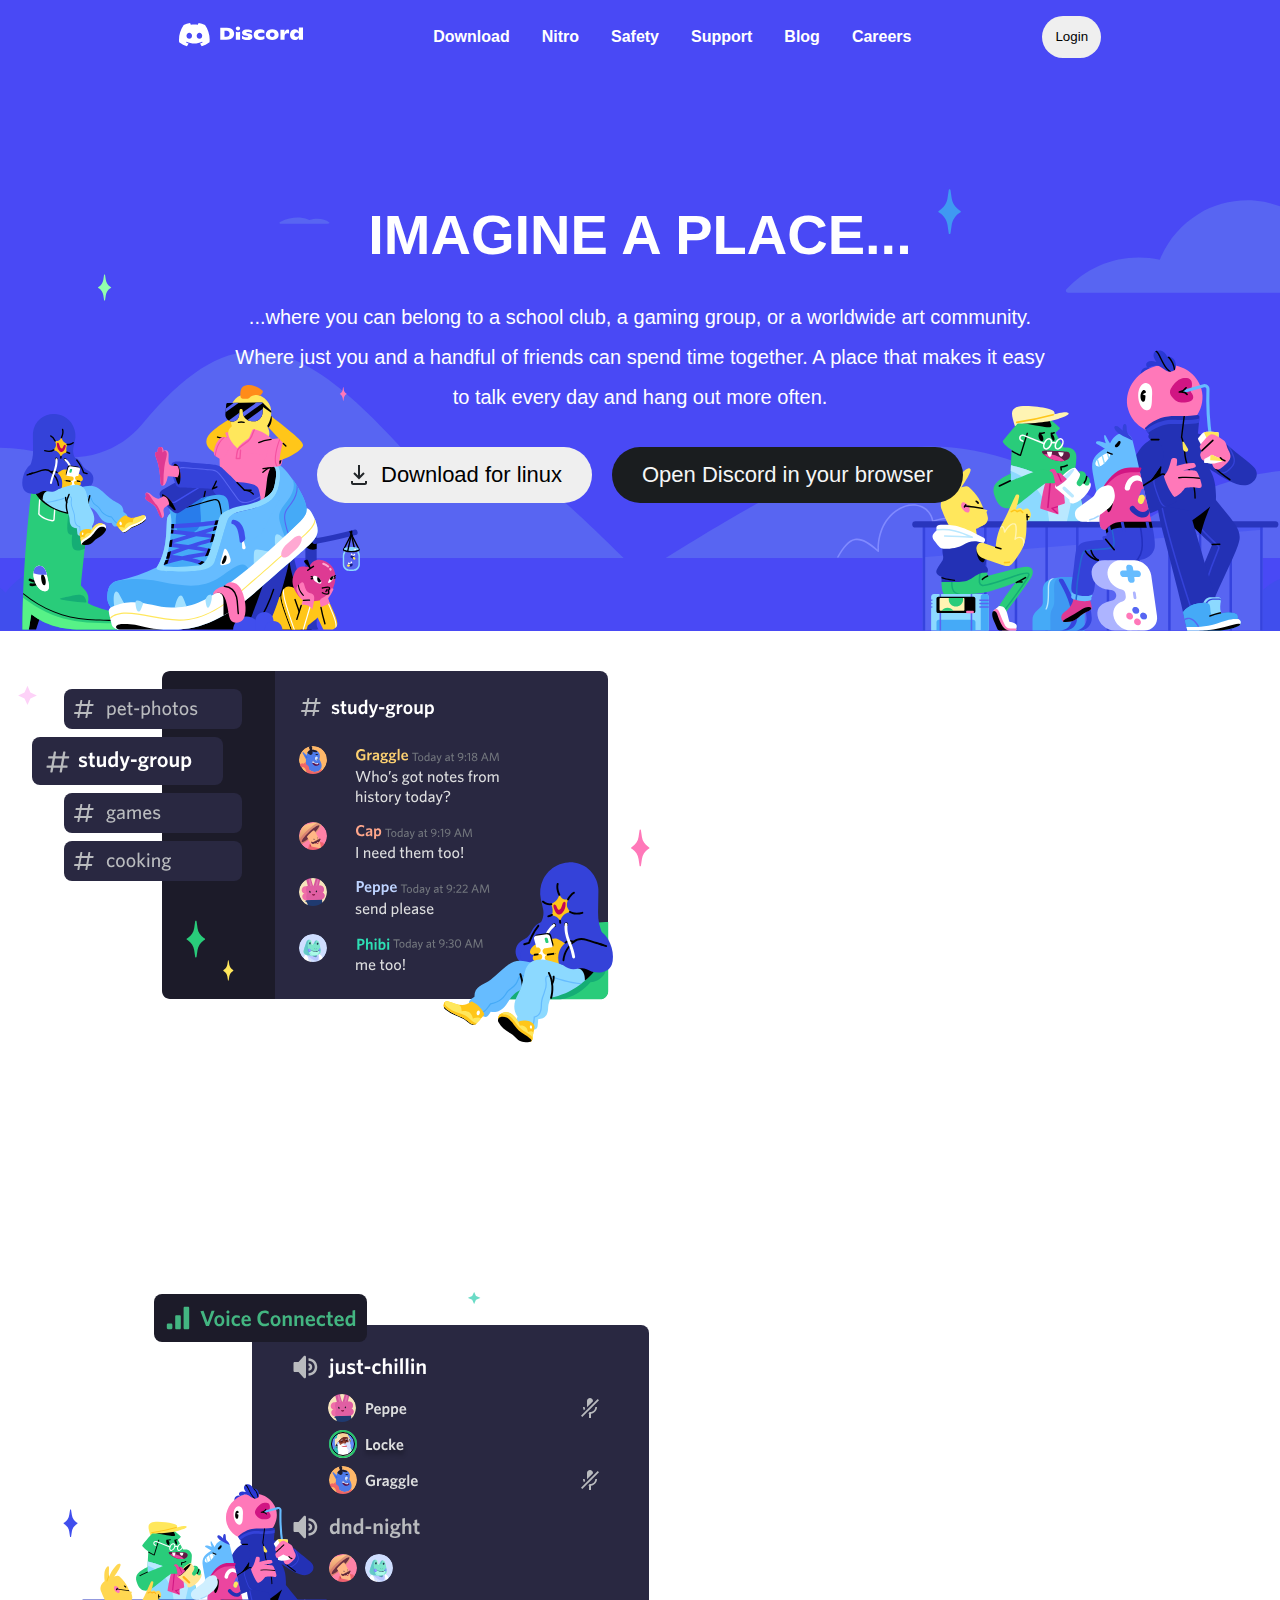
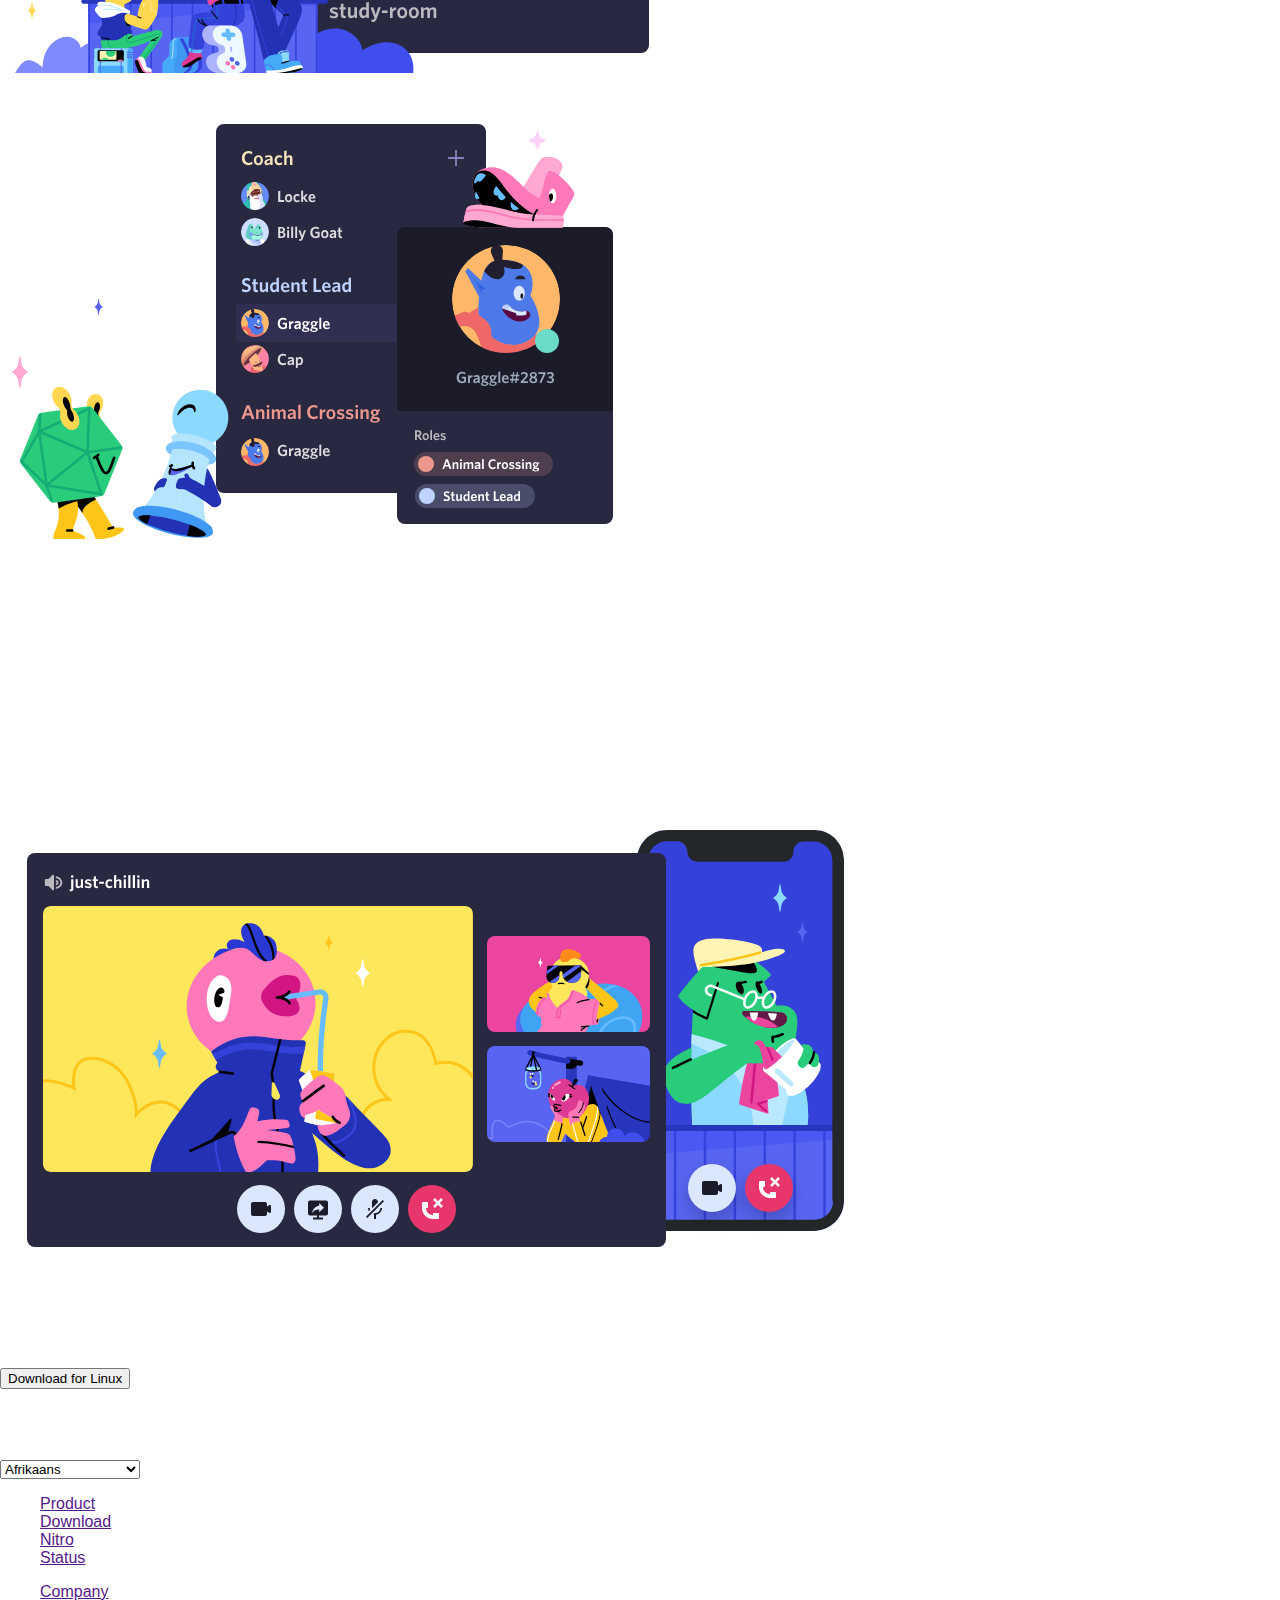
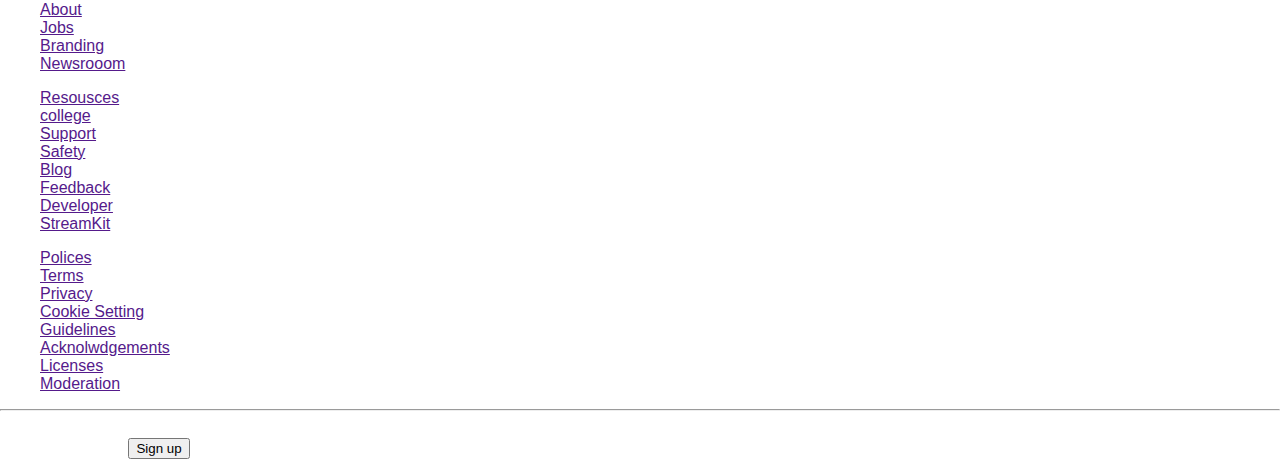
==== index.html @ 050d20bb "section 1 of the landing page is almost done" ====
<!DOCTYPE html>
<html lang="en">
<head>
    <meta charset="UTF-8">
    <meta http-equiv="X-UA-Compatible" content="IE=edge">
    <meta name="viewport" content="width=device-width, initial-scale=1.0">
    <title>Discord</title>
    <link rel="stylesheet" href="./styles/style.css">
</head>
<body>
    <section  class="sec-one">
        
        <nav class="navbar">

            <div class="main-logo">
                <img src="./svgs/mainlogo.svg" alt="">
            </div>
            
            <div class="nav-menus">
                <a href="">Download</a>
                <a href="">Nitro</a>
                <a href="">Safety</a>
                <a href="">Support</a>
                <a href="">Blog</a>
                <a href="">Careers</a>
            </div>

            <div>
                <button class="login-btn">Login</button>
            </div>

        </nav>
        <div class="main-intro">
            <h1>IMAGINE A PLACE...</h1>
            <p>
                ...where you can belong to a school club, a gaming group,
                 or a worldwide art community.
                 <br>
                 Where just you and a handful of friends can spend time together. 
                 A place that makes it easy<br>to talk every day and hang out more often.
            </p>
            <div class="landing-btns"> 
                <button class="download-btn">
                    <img src="./svgs/svgexport-3.svg">
                    Download for linux
                </button>
                <button class="web-btn">Open Discord in your browser</button>
            </div>
            
        </div>

        

    </section>
    <section class="sec-two">
        <div>
            <img src="./svgs/sec-two.svg" alt="">
        </div>
        <div>
            <h2>Create an invite-only place where you belong
            </h2>
            <p>Discord servers are organized into topic-based channels where you can collaborate, share, and just talk about your day without clogging up a group chat.</p>
        </div>

    </section>
    <section class="sec-three">
        <div>
            <h2>Where hanging out is easy
            </h2>
            <p>Grab a seat in a voice channel when you’re free. Friends in your server can see you’re around and instantly pop in to talk without having to call.</p>
        </div>
        <div>
            <img src="./svgs/sec-three.svg" alt="">
        </div>
       

    </section>
    <section class="sec-four">
        <div>
            <img src="./svgs/sec-four.svg" alt="">
        </div>
        <div>
            <h2>From few to a fandom
            </h2>
            <p>Get any community running with moderation tools and custom member access. Give members special powers, set up private channels, and more.Grab a seat in a voice channel when you’re free. Friends in your server can see you’re around and instantly pop in to talk without having to call.</p>
        </div>
        
       

    </section>
    <section class="sec-five">
        
        <div>
            <h2>RELIABLE TECH FOR STAYING CLOSE
            </h2>
            <p>Low-latency voice and video feels like you’re in the same room. Wave hello over video, watch friends stream their games, or gather up and have a drawing session with screen share.</p>
        </div>
        <div>
            <img src="./svgs/sec-five.svg" alt="">
        </div>
        <div>
            <h4>Ready to start your journey?</h4>
            <button>Download for Linux</button>
        </div>
     </section>
     <footer class="footer">
         <div>
             <div class="left">
                <div>
                 <h4>IMAGINE A PLACE</h4>
                <select data-placeholder="Choose a Language...">
                    <option value="AF">Afrikaans</option>
                    <option value="SQ">Albanian</option>
                    <option value="AR">Arabic</option>
                    <option value="HY">Armenian</option>
                    <option value="EU">Basque</option>
                    <option value="BN">Bengali</option>
                    <option value="BG">Bulgarian</option>
                    <option value="CA">Catalan</option>
                    <option value="KM">Cambodian</option>
                    <option value="ZH">Chinese (Mandarin)</option>
                    <option value="HR">Croatian</option>
                    <option value="CS">Czech</option>
                    <option value="DA">Danish</option>
                    <option value="NL">Dutch</option>
                    <option value="EN">English</option>
                    <option value="ET">Estonian</option>
                    <option value="FJ">Fiji</option>
                    <option value="FI">Finnish</option>
                    <option value="FR">French</option>
                    <option value="KA">Georgian</option>
                    <option value="DE">German</option>
                    <option value="EL">Greek</option>
                    <option value="GU">Gujarati</option>
                    <option value="HE">Hebrew</option>
                    <option value="HI">Hindi</option>
                    <option value="HU">Hungarian</option>
                    <option value="IS">Icelandic</option>
                    <option value="ID">Indonesian</option>
                    <option value="GA">Irish</option>
                    <option value="IT">Italian</option>
                    <option value="JA">Japanese</option>
                    <option value="JW">Javanese</option>
                    <option value="KO">Korean</option>
                    <option value="LA">Latin</option>
                    <option value="LV">Latvian</option>
                    <option value="LT">Lithuanian</option>
                    <option value="MK">Macedonian</option>
                    <option value="MS">Malay</option>
                    <option value="ML">Malayalam</option>
                    <option value="MT">Maltese</option>
                    <option value="MI">Maori</option>
                    <option value="MR">Marathi</option>
                    <option value="MN">Mongolian</option>
                    <option value="NE">Nepali</option>
                    <option value="NO">Norwegian</option>
                    <option value="FA">Persian</option>
                    <option value="PL">Polish</option>
                    <option value="PT">Portuguese</option>
                    <option value="PA">Punjabi</option>
                    <option value="QU">Quechua</option>
                    <option value="RO">Romanian</option>
                    <option value="RU">Russian</option>
                    <option value="SM">Samoan</option>
                    <option value="SR">Serbian</option>
                    <option value="SK">Slovak</option>
                    <option value="SL">Slovenian</option>
                    <option value="ES">Spanish</option>
                    <option value="SW">Swahili</option>
                    <option value="SV">Swedish </option>
                    <option value="TA">Tamil</option>
                    <option value="TT">Tatar</option>
                    <option value="TE">Telugu</option>
                    <option value="TH">Thai</option>
                    <option value="BO">Tibetan</option>
                    <option value="TO">Tonga</option>
                    <option value="TR">Turkish</option>
                    <option value="UK">Ukrainian</option>
                    <option value="UR">Urdu</option>
                    <option value="UZ">Uzbek</option>
                    <option value="VI">Vietnamese</option>
                    <option value="CY">Welsh</option>
                    <option value="XH">Xhosa</option>
                  </select>
                  <img src="./svgs/svgexport-9.svg" alt="">
                  <img src="./svgs/svgexport-10.svg" alt="">
                  <img src="./svgs/svgexport-11.svg" alt="">
                  <img src="./svgs/svgexport-12.svg" alt="">

                </div>
             </div>
             <div>
             <div>
                 <ul>
                 <li><a href="">Product</a></li>
                 <li><a href="">Download</a></li>
                 <li><a href="">Nitro</a></li>
                 <li><a href="">Status</a></li>
                </ul>
             </div>
             <div>
                 <ul>
                 <li><a href="">Company</a></li>
                 <li><a href="">About</a></li>
                 <li><a href="">Jobs</a></li>
                 <li><a href="">Branding</a></li>
                 <li><a href="">Newsrooom</a></li>
                </ul>
             </div>
             <div>
                 <ul>
                 <li><a href="">Resousces</a></li>
                 <li><a href="">college</a></li>
                 <li><a href="">Support</a></li>
                 <li><a href="">Safety</a></li>
                 <li><a href="">Blog</a></li>
                 <li><a href="">Feedback</a></li>
                 <li><a href="">Developer</a></li>
                 <li><a href="">StreamKit</a></li>
                </ul>
             </div>
             <div>
                 <ul>
                <li><a href="">Polices</a></li>
                <li><a href="">Terms</a></li>
                <li><a href="">Privacy</a></li>
                <li><a href="">Cookie Setting</a></li>
                <li><a href="">Guidelines</a></li>
                <li><a href="">Acknolwdgements</a></li>
                <li><a href="">Licenses</a></li>
                <li><a href="">Moderation</a></li>
                </ul>
             </div>
            </div>

         </div>
         <hr>
         <div>
             <img src="./svgs/mainlogo.svg" alt="">
             <button>Sign up</button>

         </div>
         

     </footer>

     <script src="./script.js"></script>

</body>
</html>
---- styles/style.css ----
body {
  font-family: -apple-system, BlinkMacSystemFont, 'Segoe UI', Roboto, Oxygen, Ubuntu, Cantarell, 'Open Sans', 'Helvetica Neue', sans-serif;
  margin: 0;
  background-color: #ffffff;
  color: white;
  font-size: 16px;
}

.sec-one {
  background-color: #4949f5;
  display: -webkit-box;
  display: -ms-flexbox;
  display: flex;
  -webkit-box-orient: vertical;
  -webkit-box-direction: normal;
      -ms-flex-direction: column;
          flex-direction: column;
  -webkit-box-align: center;
      -ms-flex-align: center;
          align-items: center;
  background-image: url(/svgs/svgexport-5.svg), url(/svgs/svgexport-6.svg), url(/svgs/svgexport-4.svg);
  background-repeat: no-repeat;
  background-size: 37.5%, 37.5%, 155%;
  background-position: -15% 100%, 114% 100%, center;
}

.sec-one .navbar {
  display: -webkit-box;
  display: -ms-flexbox;
  display: flex;
  width: 90%;
  -webkit-box-pack: space-evenly;
      -ms-flex-pack: space-evenly;
          justify-content: space-evenly;
  -webkit-box-align: center;
      -ms-flex-align: center;
          align-items: center;
  padding: 1em;
}

.sec-one .navbar .nav-menus {
  display: -webkit-box;
  display: -ms-flexbox;
  display: flex;
  list-style-type: none;
  font-weight: bold;
}

.sec-one .navbar .nav-menus a {
  margin: 0 1em;
  text-decoration: none;
  color: white;
}

.sec-one .navbar .login-btn {
  padding: 1em;
  border-radius: 2em;
  border: none;
}

.sec-one .main-intro {
  display: -webkit-box;
  display: -ms-flexbox;
  display: flex;
  -webkit-box-orient: vertical;
  -webkit-box-direction: normal;
      -ms-flex-direction: column;
          flex-direction: column;
  -webkit-box-align: center;
      -ms-flex-align: center;
          align-items: center;
  z-index: 1;
  padding: 8em;
}

.sec-one .main-intro h1 {
  font-size: 3.5em;
  font-weight: bolder;
  margin: 0;
}

.sec-one .main-intro p {
  text-align: center;
  font-size: 20px;
  font-weight: 300;
  margin: 1.5em;
  line-height: 2;
}

.sec-one .main-intro .landing-btns {
  width: 100%;
  display: -webkit-box;
  display: -ms-flexbox;
  display: flex;
  -webkit-box-pack: center;
      -ms-flex-pack: center;
          justify-content: center;
}

.sec-one .main-intro .landing-btns button {
  padding: 15px 30px;
  font-size: 22px;
  border-radius: 2em;
  border: none;
  margin: 0 10px;
}

.sec-one .main-intro .landing-btns .download-btn {
  display: -webkit-box;
  display: -ms-flexbox;
  display: flex;
}

.sec-one .main-intro .landing-btns .download-btn img {
  margin-right: 10px;
}

.sec-one .main-intro .landing-btns .web-btn {
  background-color: #1A1D1F;
  color: #F5F6F6;
}
/*# sourceMappingURL=style.css.map */
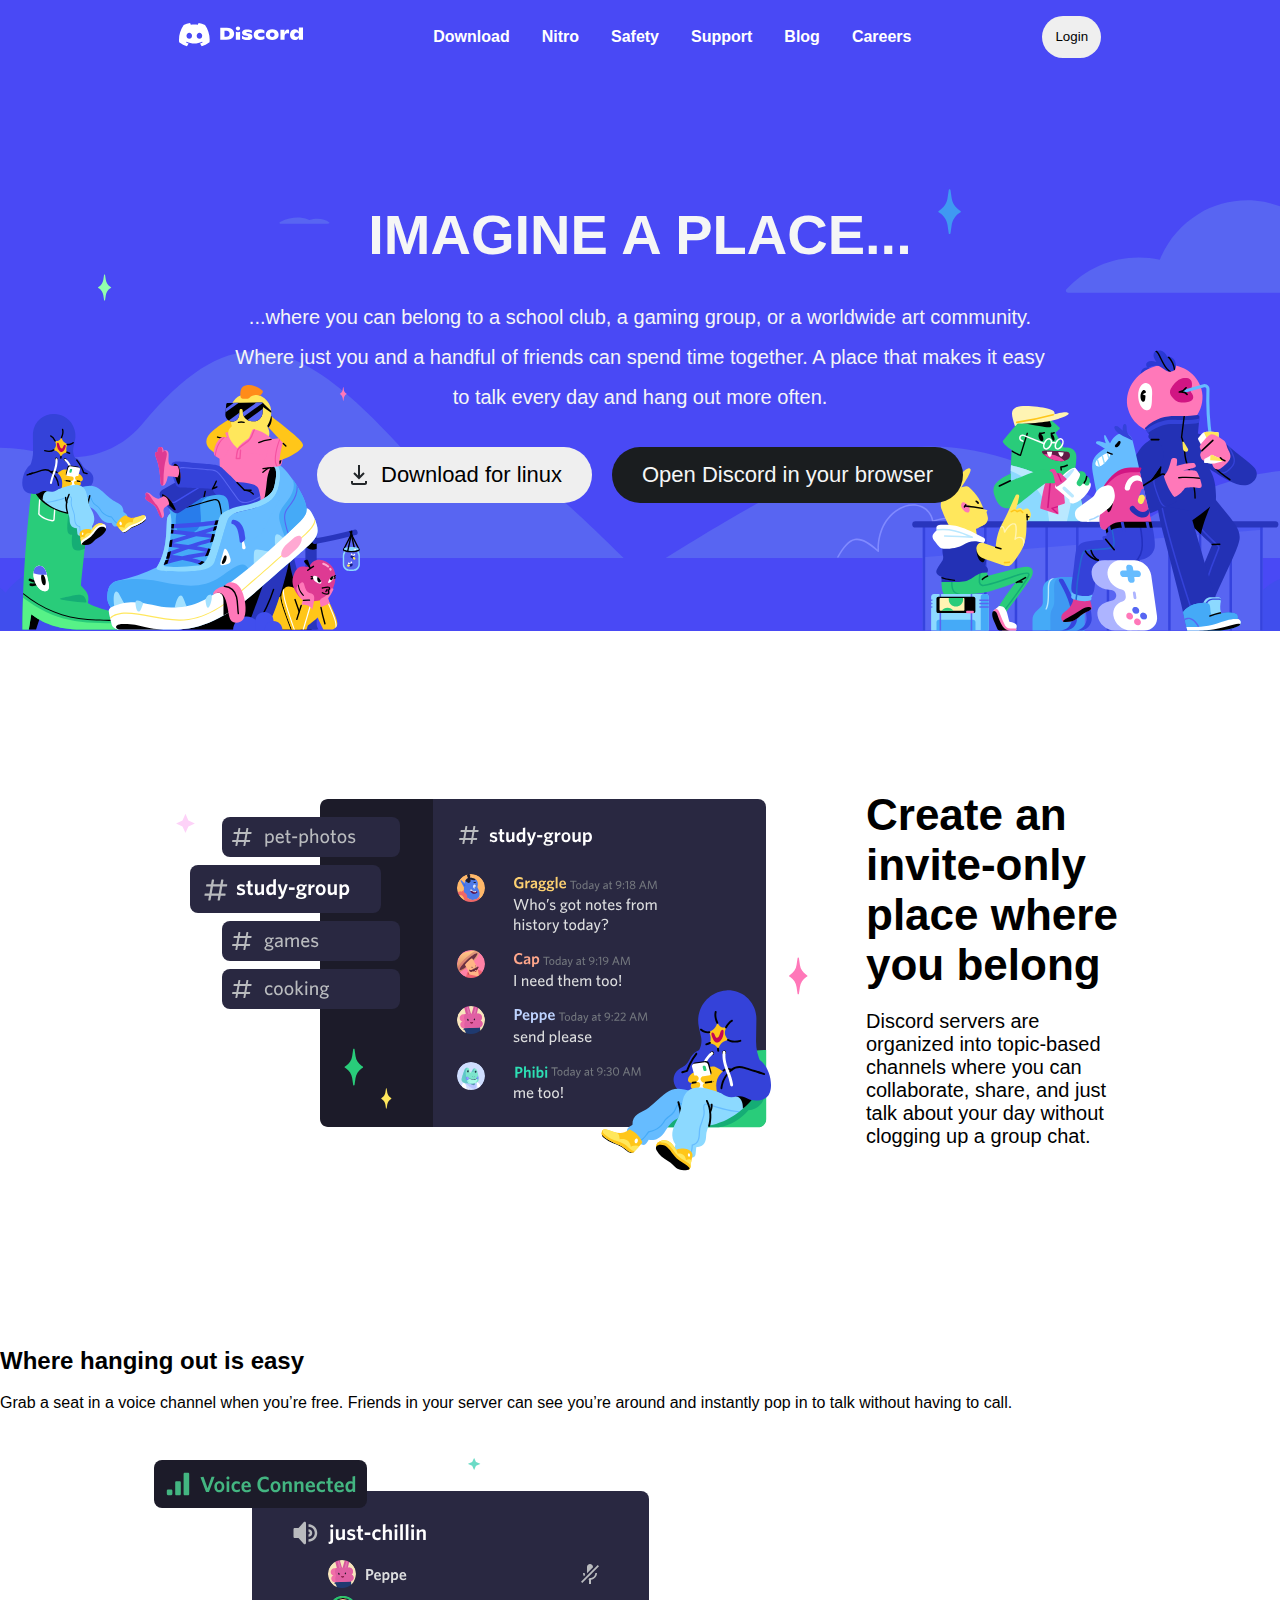
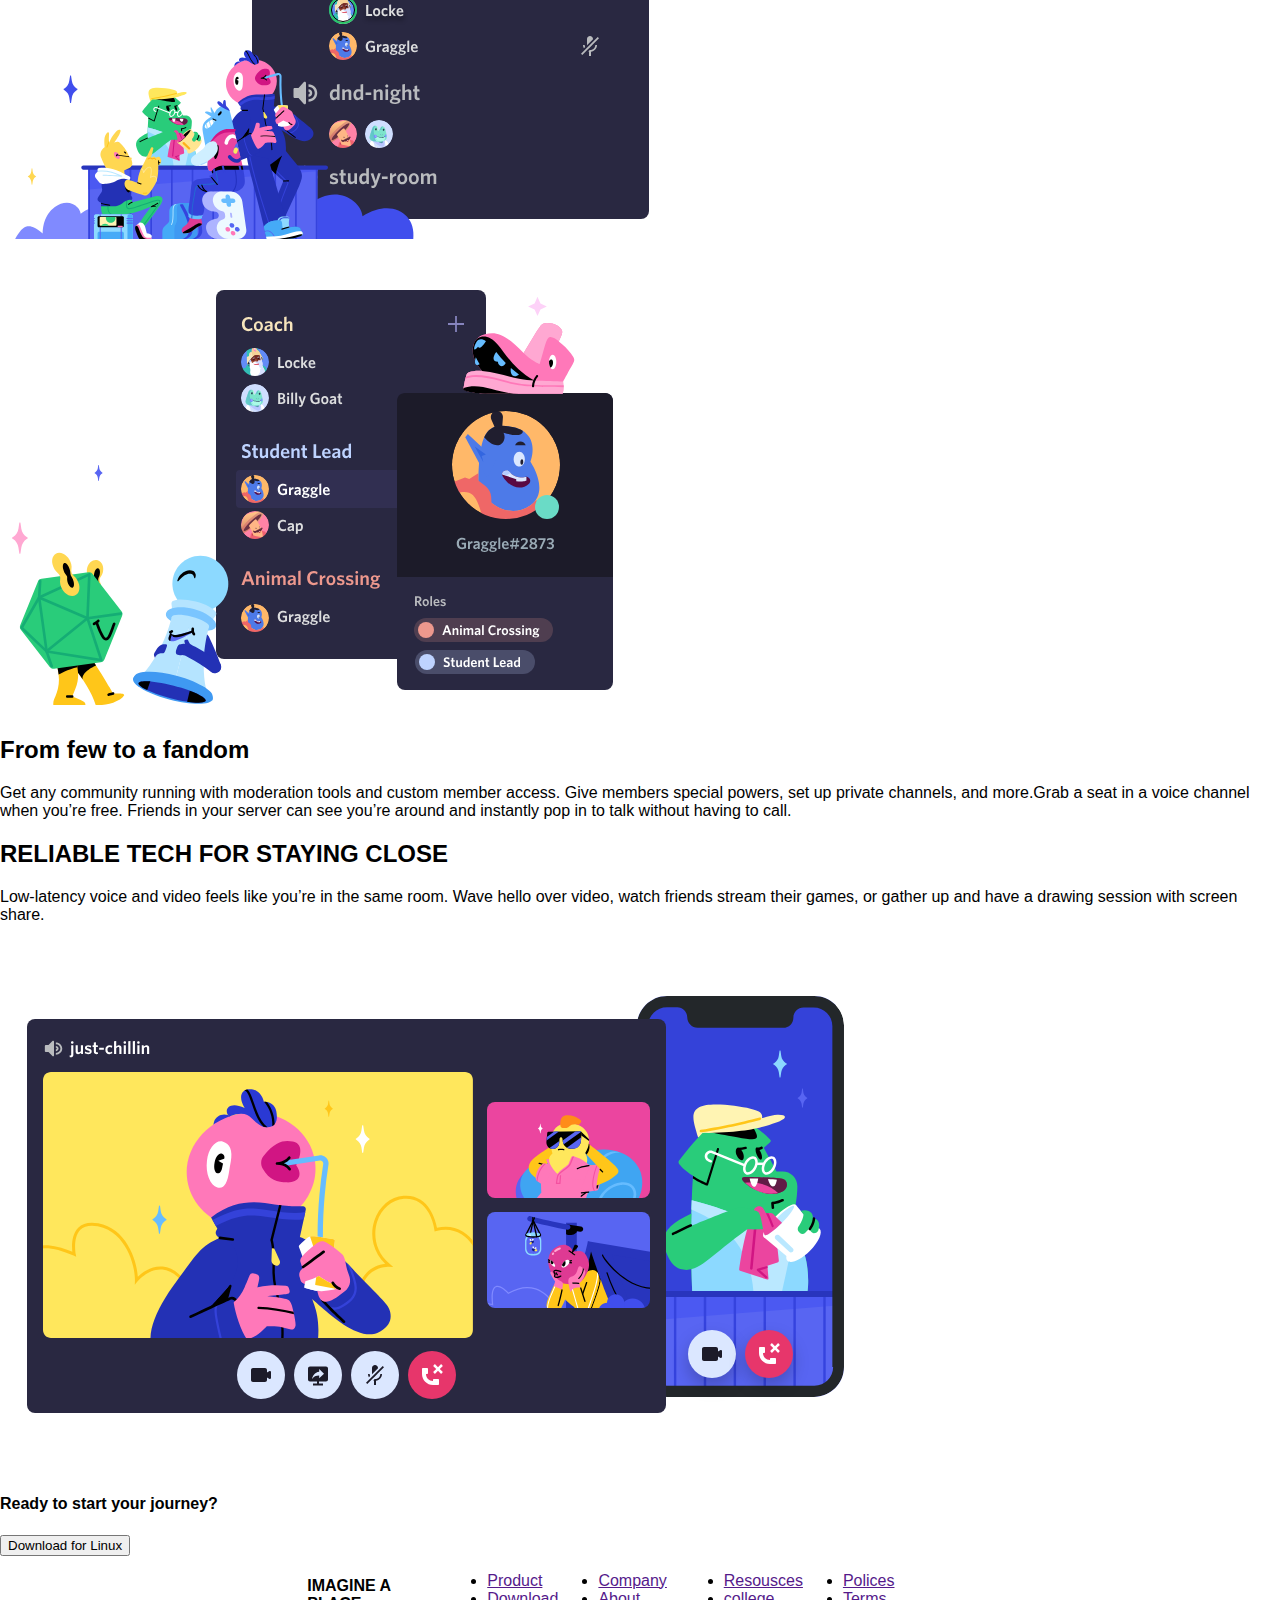
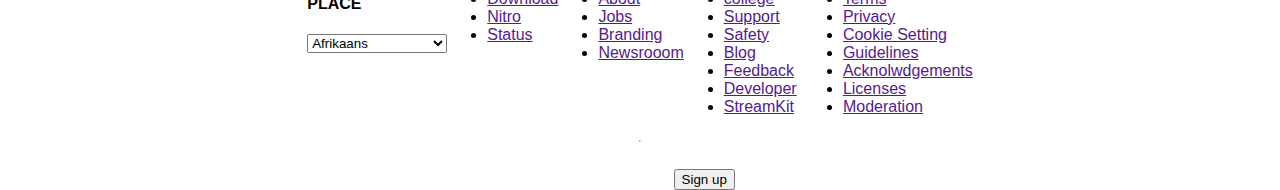
==== commit fb59eadc: "section 2 done started footer directly" ====
--- a/index.html
+++ b/index.html
@@ -9,7 +9,7 @@
 </head>
 <body>
     <section  class="sec-one">
-        
+
         <nav class="navbar">
 
             <div class="main-logo">
@@ -49,20 +49,27 @@
             
         </div>
 
+    </section>
+
+
+    <section class="sec-two">
         
-
-    </section>
-    <section class="sec-two">
-        <div>
+        <div class="section-two-container">
             <img src="./svgs/sec-two.svg" alt="">
-        </div>
-        <div>
-            <h2>Create an invite-only place where you belong
-            </h2>
-            <p>Discord servers are organized into topic-based channels where you can collaborate, share, and just talk about your day without clogging up a group chat.</p>
-        </div>
-
-    </section>
+
+            <div class="para">
+                <h2>
+                    Create an invite-only place where you belong
+                </h2>
+                <p>
+                    Discord servers are organized into topic-based channels where you can collaborate, 
+                    share, and just talk about your day without clogging up a group chat.</p>
+            </div>
+        </div>
+
+    </section>
+
+
     <section class="sec-three">
         <div>
             <h2>Where hanging out is easy
@@ -75,6 +82,8 @@
        
 
     </section>
+
+
     <section class="sec-four">
         <div>
             <img src="./svgs/sec-four.svg" alt="">
@@ -103,146 +112,153 @@
             <button>Download for Linux</button>
         </div>
      </section>
-     <footer class="footer">
-         <div>
-             <div class="left">
-                <div>
-                 <h4>IMAGINE A PLACE</h4>
+
+     <footer>
+         <div class="footer-up">
+            <div class="footer-left">
+           
+                <h4>IMAGINE A<br>PLACE</h4>
+                   
                 <select data-placeholder="Choose a Language...">
-                    <option value="AF">Afrikaans</option>
-                    <option value="SQ">Albanian</option>
-                    <option value="AR">Arabic</option>
-                    <option value="HY">Armenian</option>
-                    <option value="EU">Basque</option>
-                    <option value="BN">Bengali</option>
-                    <option value="BG">Bulgarian</option>
-                    <option value="CA">Catalan</option>
-                    <option value="KM">Cambodian</option>
-                    <option value="ZH">Chinese (Mandarin)</option>
-                    <option value="HR">Croatian</option>
-                    <option value="CS">Czech</option>
-                    <option value="DA">Danish</option>
-                    <option value="NL">Dutch</option>
-                    <option value="EN">English</option>
-                    <option value="ET">Estonian</option>
-                    <option value="FJ">Fiji</option>
-                    <option value="FI">Finnish</option>
-                    <option value="FR">French</option>
-                    <option value="KA">Georgian</option>
-                    <option value="DE">German</option>
-                    <option value="EL">Greek</option>
-                    <option value="GU">Gujarati</option>
-                    <option value="HE">Hebrew</option>
-                    <option value="HI">Hindi</option>
-                    <option value="HU">Hungarian</option>
-                    <option value="IS">Icelandic</option>
-                    <option value="ID">Indonesian</option>
-                    <option value="GA">Irish</option>
-                    <option value="IT">Italian</option>
-                    <option value="JA">Japanese</option>
-                    <option value="JW">Javanese</option>
-                    <option value="KO">Korean</option>
-                    <option value="LA">Latin</option>
-                    <option value="LV">Latvian</option>
-                    <option value="LT">Lithuanian</option>
-                    <option value="MK">Macedonian</option>
-                    <option value="MS">Malay</option>
-                    <option value="ML">Malayalam</option>
-                    <option value="MT">Maltese</option>
-                    <option value="MI">Maori</option>
-                    <option value="MR">Marathi</option>
-                    <option value="MN">Mongolian</option>
-                    <option value="NE">Nepali</option>
-                    <option value="NO">Norwegian</option>
-                    <option value="FA">Persian</option>
-                    <option value="PL">Polish</option>
-                    <option value="PT">Portuguese</option>
-                    <option value="PA">Punjabi</option>
-                    <option value="QU">Quechua</option>
-                    <option value="RO">Romanian</option>
-                    <option value="RU">Russian</option>
-                    <option value="SM">Samoan</option>
-                    <option value="SR">Serbian</option>
-                    <option value="SK">Slovak</option>
-                    <option value="SL">Slovenian</option>
-                    <option value="ES">Spanish</option>
-                    <option value="SW">Swahili</option>
-                    <option value="SV">Swedish </option>
-                    <option value="TA">Tamil</option>
-                    <option value="TT">Tatar</option>
-                    <option value="TE">Telugu</option>
-                    <option value="TH">Thai</option>
-                    <option value="BO">Tibetan</option>
-                    <option value="TO">Tonga</option>
-                    <option value="TR">Turkish</option>
-                    <option value="UK">Ukrainian</option>
-                    <option value="UR">Urdu</option>
-                    <option value="UZ">Uzbek</option>
-                    <option value="VI">Vietnamese</option>
-                    <option value="CY">Welsh</option>
-                    <option value="XH">Xhosa</option>
-                  </select>
-                  <img src="./svgs/svgexport-9.svg" alt="">
-                  <img src="./svgs/svgexport-10.svg" alt="">
-                  <img src="./svgs/svgexport-11.svg" alt="">
-                  <img src="./svgs/svgexport-12.svg" alt="">
-
-                </div>
-             </div>
-             <div>
-             <div>
-                 <ul>
-                 <li><a href="">Product</a></li>
-                 <li><a href="">Download</a></li>
-                 <li><a href="">Nitro</a></li>
-                 <li><a href="">Status</a></li>
-                </ul>
-             </div>
-             <div>
-                 <ul>
-                 <li><a href="">Company</a></li>
-                 <li><a href="">About</a></li>
-                 <li><a href="">Jobs</a></li>
-                 <li><a href="">Branding</a></li>
-                 <li><a href="">Newsrooom</a></li>
-                </ul>
-             </div>
-             <div>
-                 <ul>
-                 <li><a href="">Resousces</a></li>
-                 <li><a href="">college</a></li>
-                 <li><a href="">Support</a></li>
-                 <li><a href="">Safety</a></li>
-                 <li><a href="">Blog</a></li>
-                 <li><a href="">Feedback</a></li>
-                 <li><a href="">Developer</a></li>
-                 <li><a href="">StreamKit</a></li>
-                </ul>
-             </div>
-             <div>
-                 <ul>
-                <li><a href="">Polices</a></li>
-                <li><a href="">Terms</a></li>
-                <li><a href="">Privacy</a></li>
-                <li><a href="">Cookie Setting</a></li>
-                <li><a href="">Guidelines</a></li>
-                <li><a href="">Acknolwdgements</a></li>
-                <li><a href="">Licenses</a></li>
-                <li><a href="">Moderation</a></li>
-                </ul>
-             </div>
-            </div>
-
+                       <option value="AF">Afrikaans</option>
+                       <option value="SQ">Albanian</option>
+                       <option value="AR">Arabic</option>
+                       <option value="HY">Armenian</option>
+                       <option value="EU">Basque</option>
+                       <option value="BN">Bengali</option>
+                       <option value="BG">Bulgarian</option>
+                       <option value="CA">Catalan</option>
+                       <option value="KM">Cambodian</option>
+                       <option value="ZH">Chinese (Mandarin)</option>
+                       <option value="HR">Croatian</option>
+                       <option value="CS">Czech</option>
+                       <option value="DA">Danish</option>
+                       <option value="NL">Dutch</option>
+                       <option value="EN">English</option>
+                       <option value="ET">Estonian</option>
+                       <option value="FJ">Fiji</option>
+                       <option value="FI">Finnish</option>
+                       <option value="FR">French</option>
+                       <option value="KA">Georgian</option>
+                       <option value="DE">German</option>
+                       <option value="EL">Greek</option>
+                       <option value="GU">Gujarati</option>
+                       <option value="HE">Hebrew</option>
+                       <option value="HI">Hindi</option>
+                       <option value="HU">Hungarian</option>
+                       <option value="IS">Icelandic</option>
+                       <option value="ID">Indonesian</option>
+                       <option value="GA">Irish</option>
+                       <option value="IT">Italian</option>
+                       <option value="JA">Japanese</option>
+                       <option value="JW">Javanese</option>
+                       <option value="KO">Korean</option>
+                       <option value="LA">Latin</option>
+                       <option value="LV">Latvian</option>
+                       <option value="LT">Lithuanian</option>
+                       <option value="MK">Macedonian</option>
+                       <option value="MS">Malay</option>
+                       <option value="ML">Malayalam</option>
+                       <option value="MT">Maltese</option>
+                       <option value="MI">Maori</option>
+                       <option value="MR">Marathi</option>
+                       <option value="MN">Mongolian</option>
+                       <option value="NE">Nepali</option>
+                       <option value="NO">Norwegian</option>
+                       <option value="FA">Persian</option>
+                       <option value="PL">Polish</option>
+                       <option value="PT">Portuguese</option>
+                       <option value="PA">Punjabi</option>
+                       <option value="QU">Quechua</option>
+                       <option value="RO">Romanian</option>
+                       <option value="RU">Russian</option>
+                       <option value="SM">Samoan</option>
+                       <option value="SR">Serbian</option>
+                       <option value="SK">Slovak</option>
+                       <option value="SL">Slovenian</option>
+                       <option value="ES">Spanish</option>
+                       <option value="SW">Swahili</option>
+                       <option value="SV">Swedish </option>
+                       <option value="TA">Tamil</option>
+                       <option value="TT">Tatar</option>
+                       <option value="TE">Telugu</option>
+                       <option value="TH">Thai</option>
+                       <option value="BO">Tibetan</option>
+                       <option value="TO">Tonga</option>
+                       <option value="TR">Turkish</option>
+                       <option value="UK">Ukrainian</option>
+                       <option value="UR">Urdu</option>
+                       <option value="UZ">Uzbek</option>
+                       <option value="VI">Vietnamese</option>
+                       <option value="CY">Welsh</option>
+                       <option value="XH">Xhosa</option>
+                </select>
+    
+                <div class="socials">
+    
+                   <img src="./svgs/svgexport-9.svg" alt="">
+                   <img src="./svgs/svgexport-10.svg" alt="">
+                   <img src="./svgs/svgexport-11.svg" alt="">
+                   <img src="./svgs/svgexport-12.svg" alt="">
+    
+               </div>
+    
+            </div>
+    
+            <div class="footer-right">
+               <div>
+                   <ul>
+                   <li><a href="">Product</a></li>
+                   <li><a href="">Download</a></li>
+                   <li><a href="">Nitro</a></li>
+                   <li><a href="">Status</a></li>
+                   </ul>
+               </div>
+               <div>
+                   <ul>
+                   <li><a href="">Company</a></li>
+                   <li><a href="">About</a></li>
+                   <li><a href="">Jobs</a></li>
+                   <li><a href="">Branding</a></li>
+                   <li><a href="">Newsrooom</a></li>
+                   </ul>
+               </div>
+               <div>
+                   <ul>
+                   <li><a href="">Resousces</a></li>
+                   <li><a href="">college</a></li>
+                   <li><a href="">Support</a></li>
+                   <li><a href="">Safety</a></li>
+                   <li><a href="">Blog</a></li>
+                   <li><a href="">Feedback</a></li>
+                   <li><a href="">Developer</a></li>
+                   <li><a href="">StreamKit</a></li>
+                   </ul>
+               </div>
+               <div>
+                   <ul>
+                   <li><a href="">Polices</a></li>
+                   <li><a href="">Terms</a></li>
+                   <li><a href="">Privacy</a></li>
+                   <li><a href="">Cookie Setting</a></li>
+                   <li><a href="">Guidelines</a></li>
+                   <li><a href="">Acknolwdgements</a></li>
+                   <li><a href="">Licenses</a></li>
+                   <li><a href="">Moderation</a></li>
+                   </ul>
+               </div>
+               
+           </div>
          </div>
-         <hr>
-         <div>
-             <img src="./svgs/mainlogo.svg" alt="">
-             <button>Sign up</button>
-
-         </div>
-         
-
-     </footer>
+
+       <hr>
+       <div class="footer-bottom">
+           <img src="./svgs/mainlogo.svg" alt="">
+           <button>Sign up</button>
+
+       </div>
+    
+   </footer>
 
      <script src="./script.js"></script>
 
--- a/styles/style.css
+++ b/styles/style.css
@@ -2,11 +2,12 @@
   font-family: -apple-system, BlinkMacSystemFont, 'Segoe UI', Roboto, Oxygen, Ubuntu, Cantarell, 'Open Sans', 'Helvetica Neue', sans-serif;
   margin: 0;
   background-color: #ffffff;
-  color: white;
   font-size: 16px;
 }
 
 .sec-one {
+  width: 100%;
+  color: #F5F6F6;
   background-color: #4949f5;
   display: -webkit-box;
   display: -ms-flexbox;
@@ -119,4 +120,76 @@
   background-color: #1A1D1F;
   color: #F5F6F6;
 }
+
+.sec-two {
+  display: -webkit-box;
+  display: -ms-flexbox;
+  display: flex;
+  -webkit-box-pack: center;
+      -ms-flex-pack: center;
+          justify-content: center;
+  -webkit-box-align: center;
+      -ms-flex-align: center;
+          align-items: center;
+}
+
+.sec-two .section-two-container {
+  display: -webkit-box;
+  display: -ms-flexbox;
+  display: flex;
+  -webkit-box-pack: space-evenly;
+      -ms-flex-pack: space-evenly;
+          justify-content: space-evenly;
+  -webkit-box-align: center;
+      -ms-flex-align: center;
+          align-items: center;
+  width: 80%;
+  padding: 8em 0;
+}
+
+.sec-two .section-two-container .para {
+  width: 25%;
+}
+
+.sec-two .section-two-container .para h2 {
+  font-weight: bolder;
+  font-size: 44px;
+  margin: 0;
+}
+
+.sec-two .section-two-container .para p {
+  font-size: 20px;
+  font-weight: 300;
+}
+
+footer {
+  display: -webkit-box;
+  display: -ms-flexbox;
+  display: flex;
+  -webkit-box-orient: vertical;
+  -webkit-box-direction: normal;
+      -ms-flex-direction: column;
+          flex-direction: column;
+  -webkit-box-pack: center;
+      -ms-flex-pack: center;
+          justify-content: center;
+  -webkit-box-align: center;
+      -ms-flex-align: center;
+          align-items: center;
+}
+
+footer .footer-up {
+  display: -webkit-box;
+  display: -ms-flexbox;
+  display: flex;
+  -webkit-box-pack: space-evenly;
+      -ms-flex-pack: space-evenly;
+          justify-content: space-evenly;
+}
+
+footer .footer-up .footer-right {
+  display: -webkit-box;
+  display: -ms-flexbox;
+  display: flex;
+}
 /*# sourceMappingURL=style.css.map */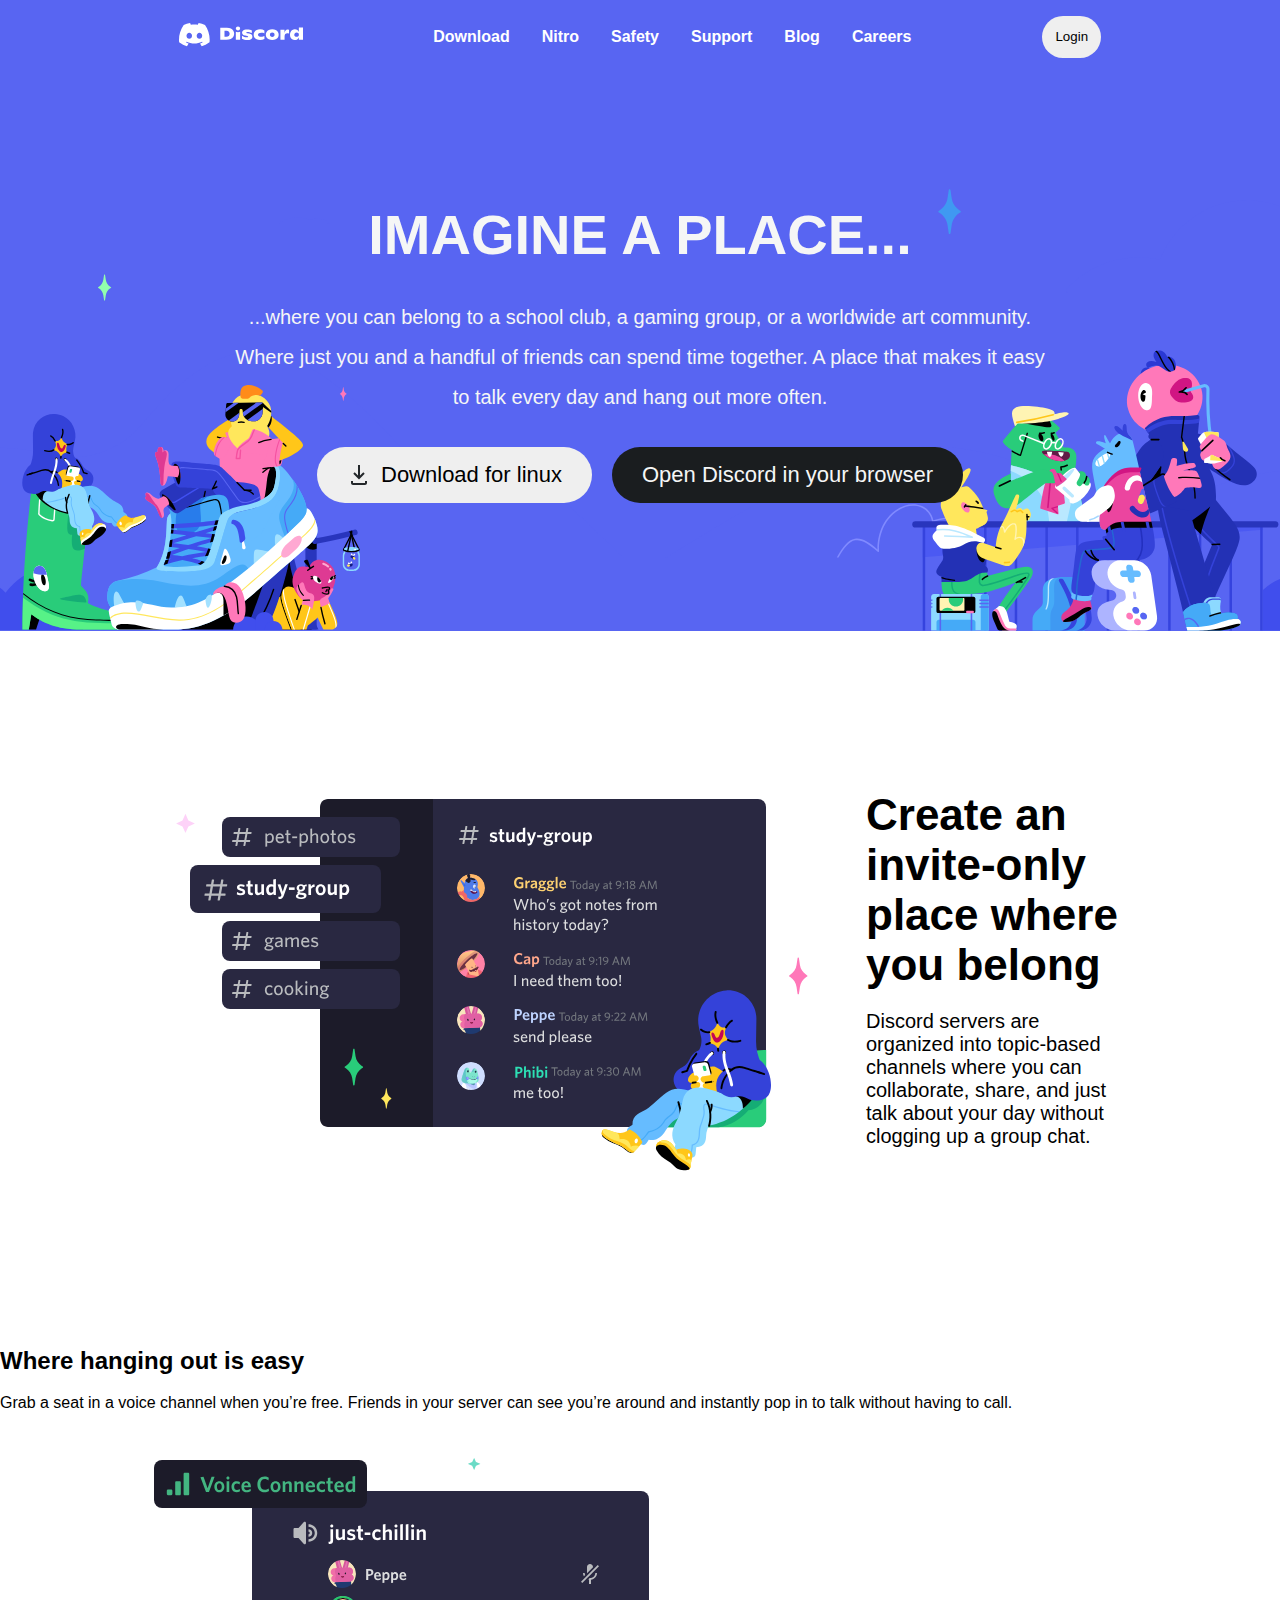
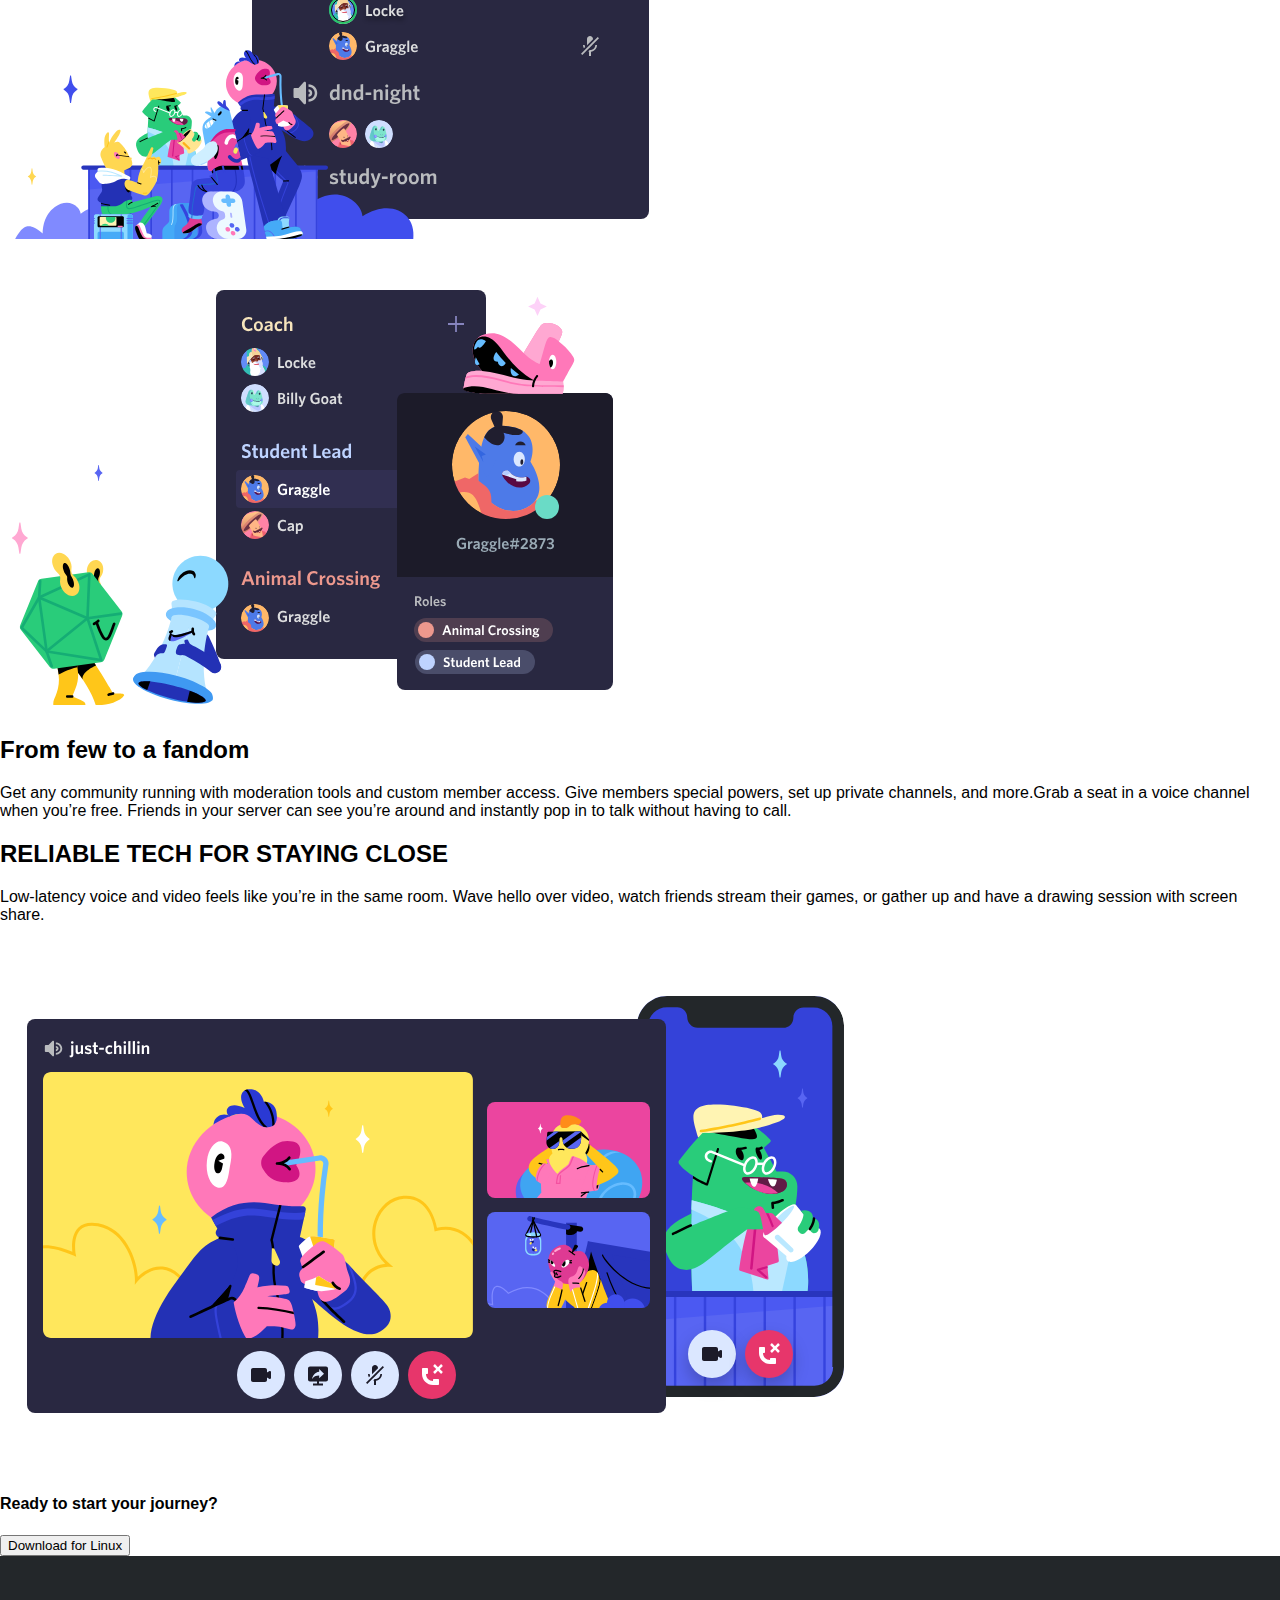
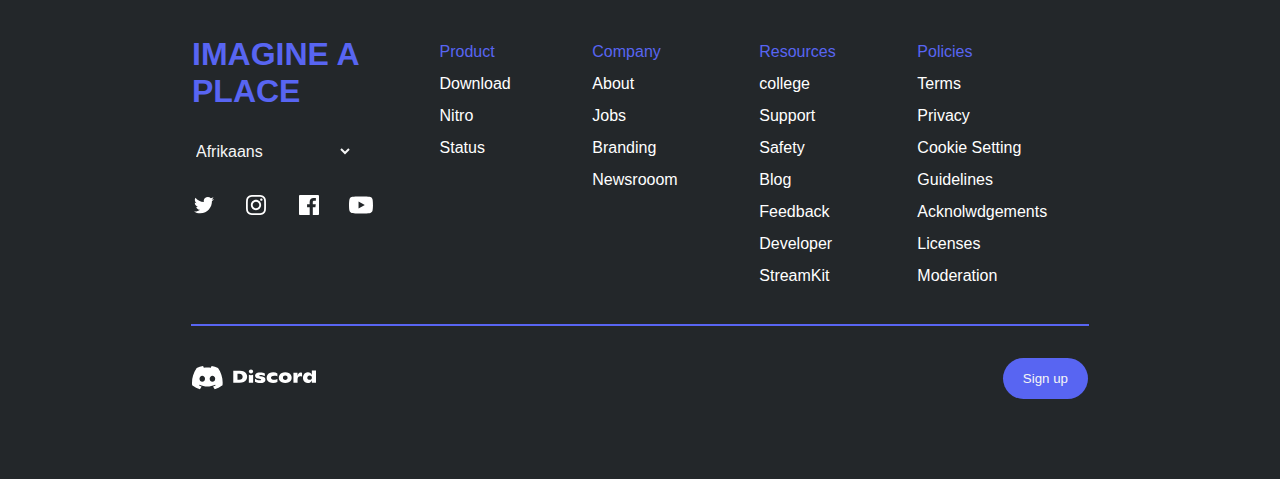
==== commit 6e254ac4: "footer is 98% completed" ====
--- a/index.html
+++ b/index.html
@@ -117,7 +117,7 @@
          <div class="footer-up">
             <div class="footer-left">
            
-                <h4>IMAGINE A<br>PLACE</h4>
+                <h3>IMAGINE A<br>PLACE</h4>
                    
                 <select data-placeholder="Choose a Language...">
                        <option value="AF">Afrikaans</option>
@@ -206,46 +206,50 @@
             </div>
     
             <div class="footer-right">
-               <div>
-                   <ul>
-                   <li><a href="">Product</a></li>
-                   <li><a href="">Download</a></li>
-                   <li><a href="">Nitro</a></li>
-                   <li><a href="">Status</a></li>
-                   </ul>
-               </div>
-               <div>
-                   <ul>
-                   <li><a href="">Company</a></li>
-                   <li><a href="">About</a></li>
-                   <li><a href="">Jobs</a></li>
-                   <li><a href="">Branding</a></li>
-                   <li><a href="">Newsrooom</a></li>
-                   </ul>
-               </div>
-               <div>
-                   <ul>
-                   <li><a href="">Resousces</a></li>
-                   <li><a href="">college</a></li>
-                   <li><a href="">Support</a></li>
-                   <li><a href="">Safety</a></li>
-                   <li><a href="">Blog</a></li>
-                   <li><a href="">Feedback</a></li>
-                   <li><a href="">Developer</a></li>
-                   <li><a href="">StreamKit</a></li>
-                   </ul>
-               </div>
-               <div>
-                   <ul>
-                   <li><a href="">Polices</a></li>
-                   <li><a href="">Terms</a></li>
-                   <li><a href="">Privacy</a></li>
-                   <li><a href="">Cookie Setting</a></li>
-                   <li><a href="">Guidelines</a></li>
-                   <li><a href="">Acknolwdgements</a></li>
-                   <li><a href="">Licenses</a></li>
-                   <li><a href="">Moderation</a></li>
-                   </ul>
+                
+               <div class="footer-links">
+                
+                <span>Product</span>  
+                    <a href="">Download</a> 
+                    <a href="">Nitro</a>    
+                    <a href="">Status</a>   
+                   
+               </div>
+               
+               <div class="footer-links">
+                
+                <span>Company</span>  
+                    <a href="">About</a>    
+                    <a href="">Jobs</a> 
+                    <a href="">Branding</a> 
+                    <a href="">Newsrooom</a>    
+                   
+               </div>
+               
+               <div class="footer-links">
+
+                <span>Resources</span>
+                    <a href="">college</a>  
+                    <a href="">Support</a>  
+                    <a href="">Safety</a>   
+                    <a href="">Blog</a> 
+                    <a href="">Feedback</a> 
+                    <a href="">Developer</a>    
+                    <a href="">StreamKit</a>    
+                   
+               </div>
+
+               <div class="footer-links">
+
+                <span>Policies</span>
+                    <a href="">Terms</a>    
+                    <a href="">Privacy</a>  
+                    <a href="">Cookie Setting</a>   
+                    <a href="">Guidelines</a>   
+                    <a href="">Acknolwdgements</a>  
+                    <a href="">Licenses</a> 
+                    <a href="">Moderation</a>   
+                   
                </div>
                
            </div>
--- a/styles/style.css
+++ b/styles/style.css
@@ -8,7 +8,7 @@
 .sec-one {
   width: 100%;
   color: #F5F6F6;
-  background-color: #4949f5;
+  background-color: #5865f2;
   display: -webkit-box;
   display: -ms-flexbox;
   display: flex;
@@ -176,20 +176,96 @@
   -webkit-box-align: center;
       -ms-flex-align: center;
           align-items: center;
+  background-color: #23272a;
+  color: white;
+  padding: 5em;
+}
+
+footer a {
+  text-decoration: none;
+  color: white;
 }
 
 footer .footer-up {
-  display: -webkit-box;
-  display: -ms-flexbox;
-  display: flex;
-  -webkit-box-pack: space-evenly;
-      -ms-flex-pack: space-evenly;
-          justify-content: space-evenly;
+  width: 80%;
+  display: -webkit-box;
+  display: -ms-flexbox;
+  display: flex;
+}
+
+footer .footer-up .footer-left {
+  width: 30%;
+}
+
+footer .footer-up .footer-left h3 {
+  margin: 0;
+  font-weight: bolder;
+  font-size: 32px;
+  color: #5865f2;
+}
+
+footer .footer-up .footer-left select {
+  margin: 2em 0;
+  background-color: #23272a;
+  color: #F5F6F6;
+  border: none;
+  font-size: 16px;
+}
+
+footer .footer-up .footer-left .socials img {
+  margin: auto 1.5em auto auto;
 }
 
 footer .footer-up .footer-right {
-  display: -webkit-box;
-  display: -ms-flexbox;
-  display: flex;
+  width: 100%;
+  display: -webkit-box;
+  display: -ms-flexbox;
+  display: flex;
+  -ms-flex-pack: distribute;
+      justify-content: space-around;
+  font-size: 16px;
+}
+
+footer .footer-up .footer-right .footer-links {
+  line-height: 2;
+  display: -webkit-box;
+  display: -ms-flexbox;
+  display: flex;
+  -webkit-box-orient: vertical;
+  -webkit-box-direction: normal;
+      -ms-flex-direction: column;
+          flex-direction: column;
+}
+
+footer .footer-up .footer-right .footer-links span {
+  color: #5865f2;
+}
+
+footer hr {
+  width: 80%;
+  border: 1px solid #5865f2;
+  margin: 2em 0;
+}
+
+footer .footer-bottom {
+  width: 80%;
+  display: -webkit-box;
+  display: -ms-flexbox;
+  display: flex;
+  -webkit-box-pack: justify;
+      -ms-flex-pack: justify;
+          justify-content: space-between;
+  -webkit-box-align: center;
+      -ms-flex-align: center;
+          align-items: center;
+}
+
+footer .footer-bottom button {
+  padding: 1em 1.5em;
+  border-radius: 2em;
+  border: none;
+  background-color: #5865f2;
+  color: #F5F6F6;
+  font-weight: 500;
 }
 /*# sourceMappingURL=style.css.map */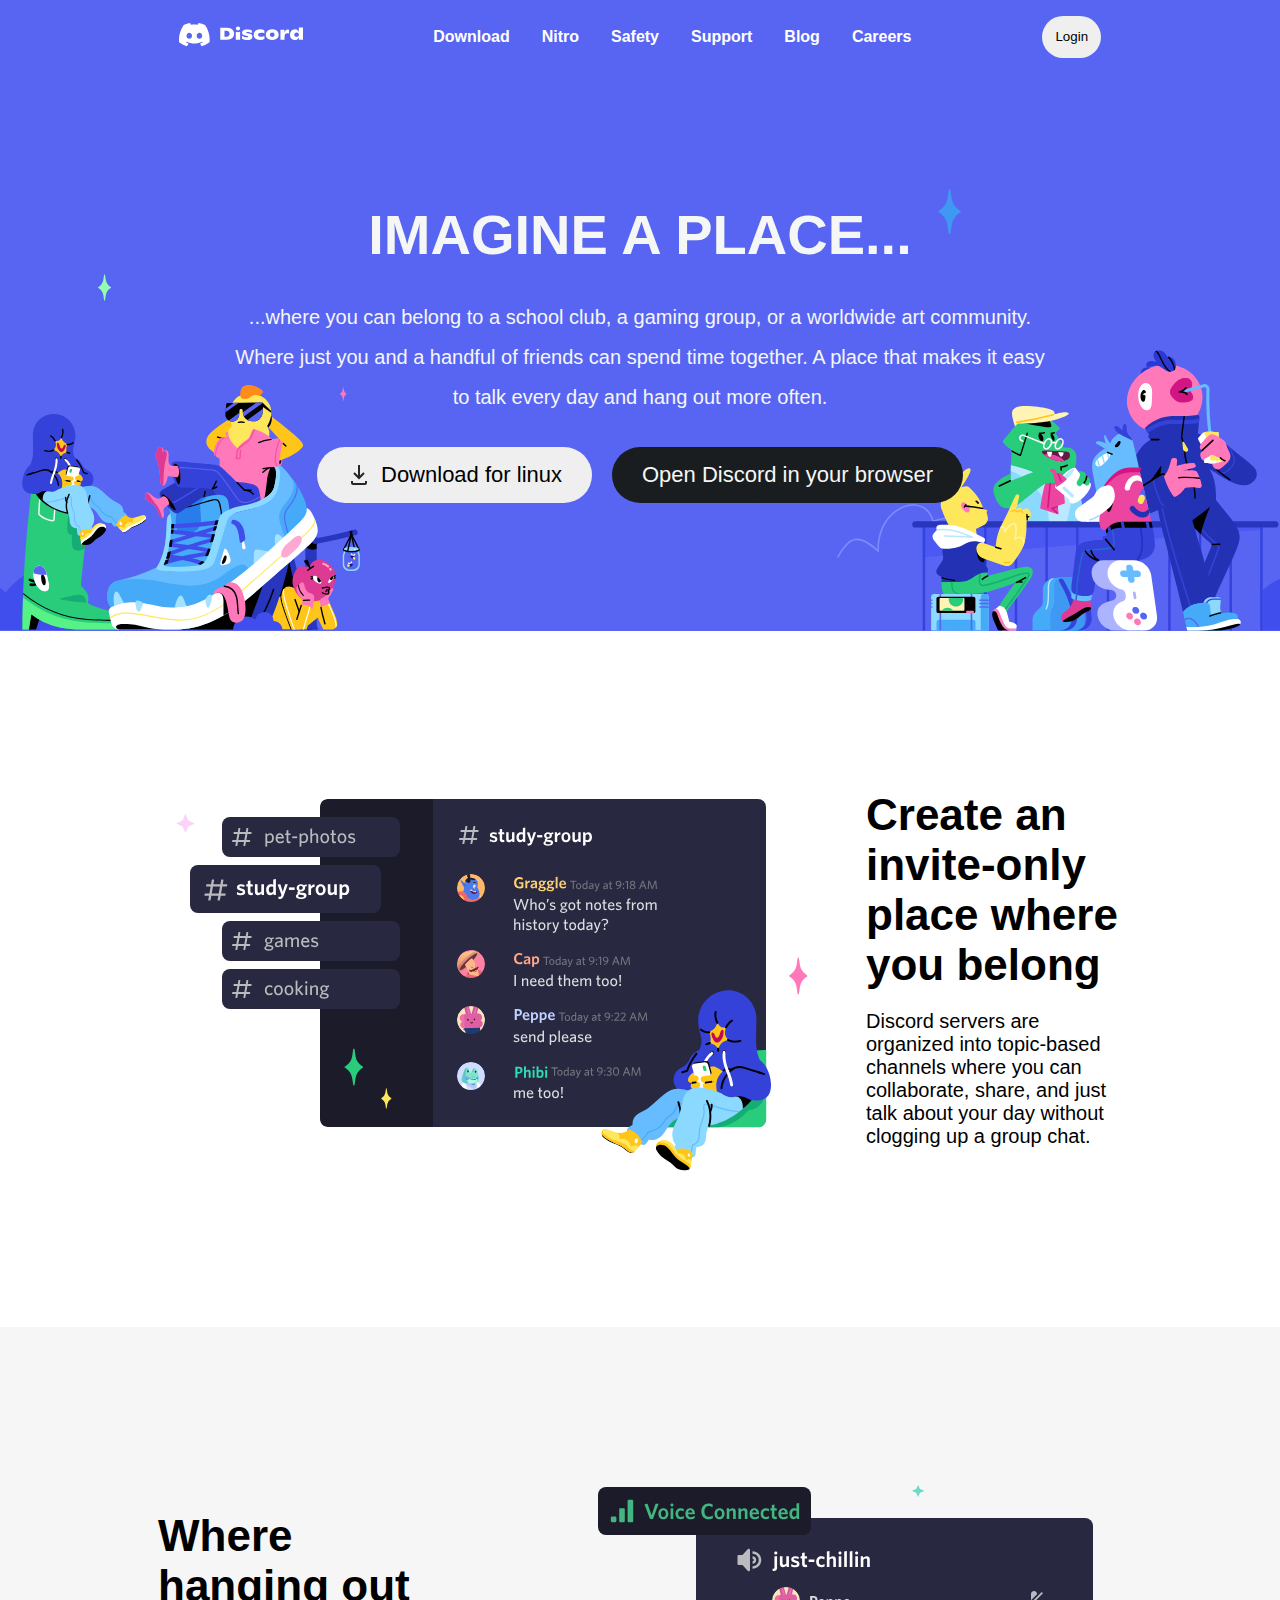
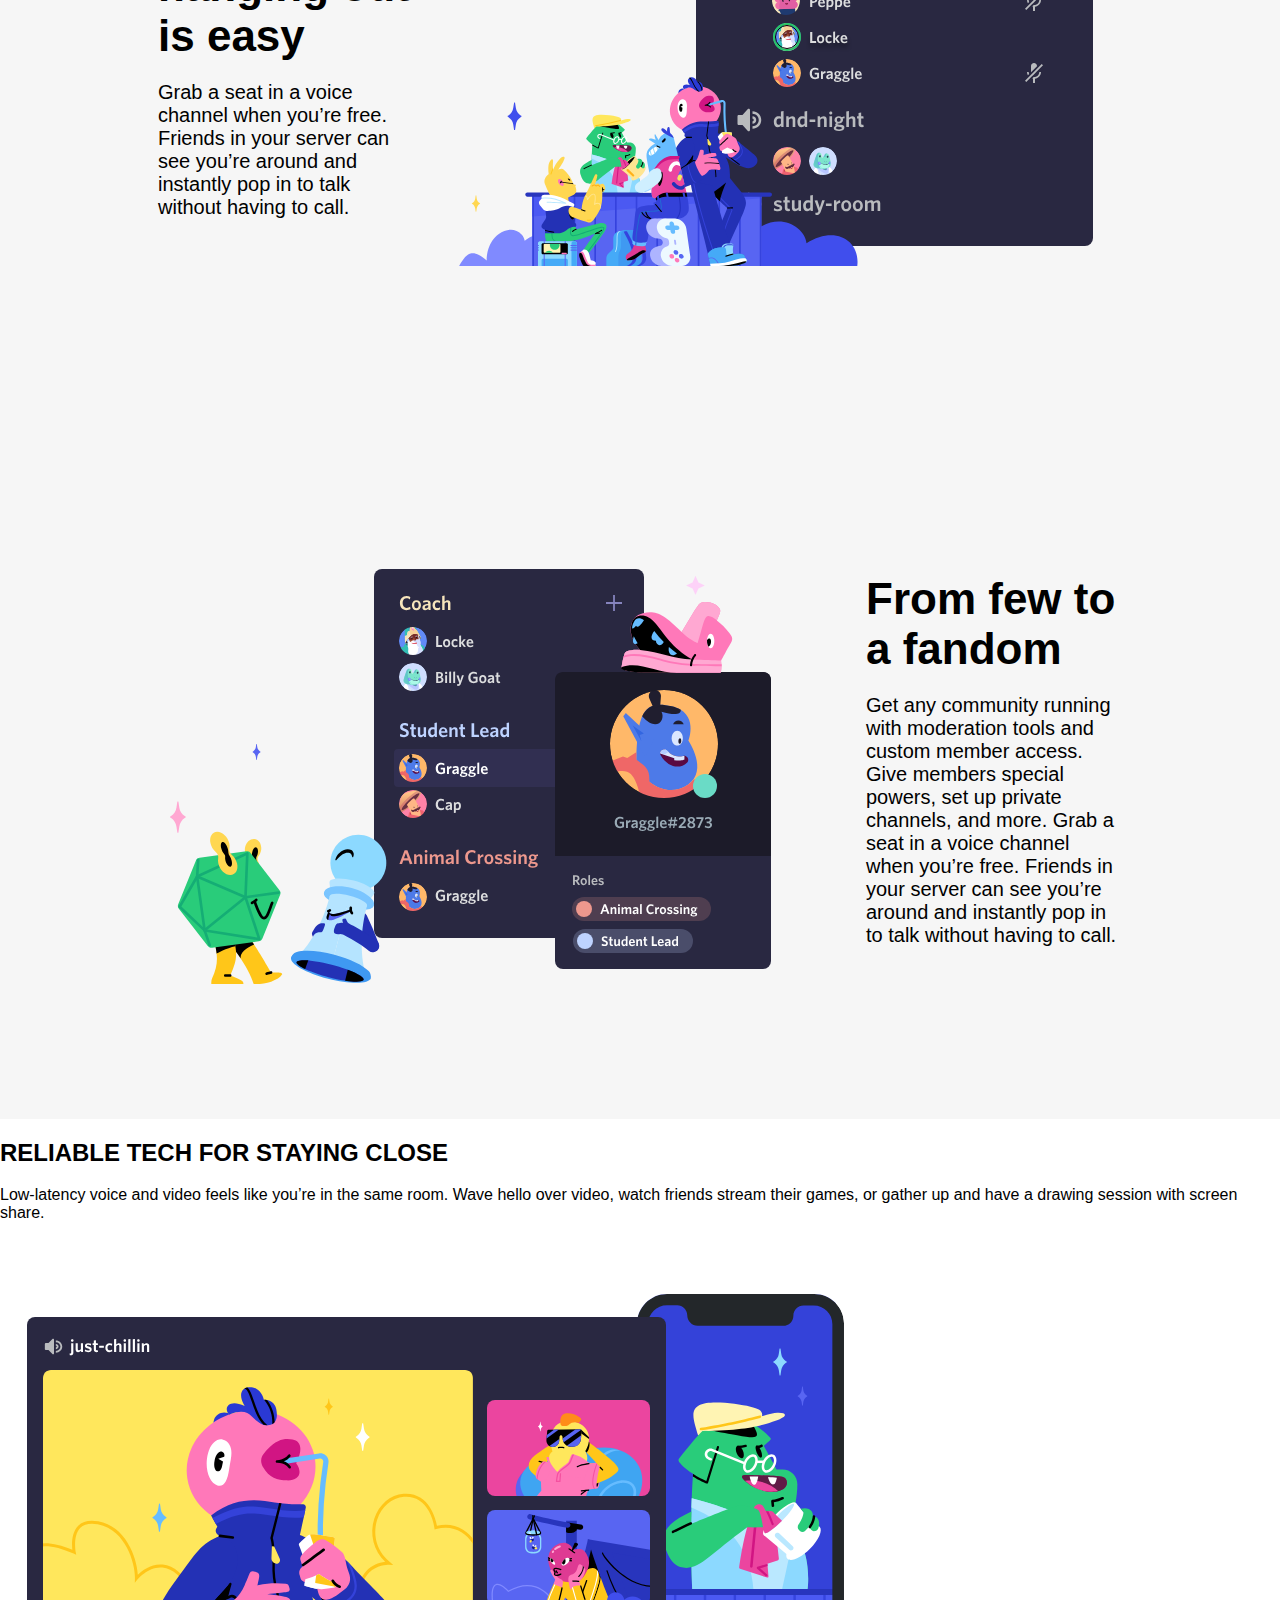
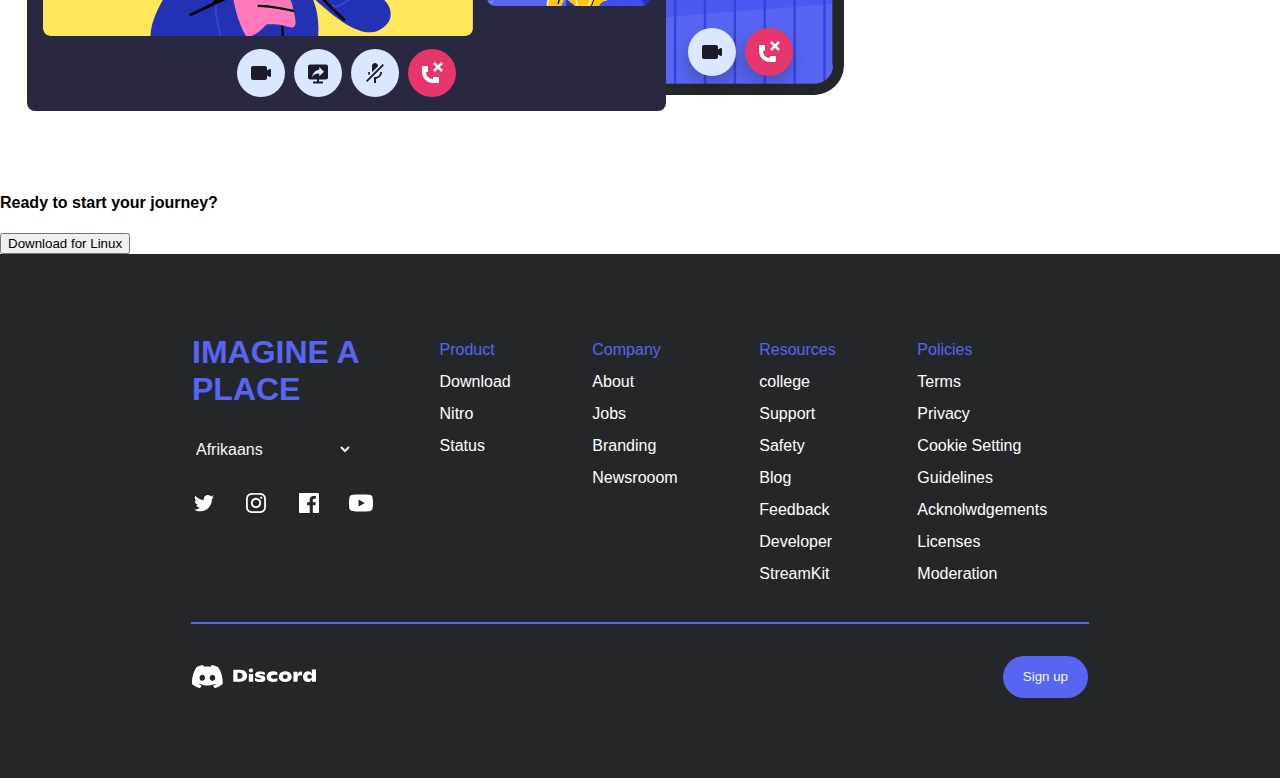
==== commit 53cd9d94: "section three and four done" ====
--- a/index.html
+++ b/index.html
@@ -71,32 +71,41 @@
 
 
     <section class="sec-three">
-        <div>
-            <h2>Where hanging out is easy
-            </h2>
-            <p>Grab a seat in a voice channel when you’re free. Friends in your server can see you’re around and instantly pop in to talk without having to call.</p>
-        </div>
-        <div>
-            <img src="./svgs/sec-three.svg" alt="">
-        </div>
-       
-
+        <div class="section-three-container">
+            <div class="para">
+                <h2>
+                    Where hanging out is easy
+                </h2>
+                <p>
+                    Grab a seat in a voice channel when you’re free. 
+                    Friends in your server can see you’re around and instantly
+                    pop in to talk without having to call.
+                </p>
+            </div>
+    
+            <img src="./svgs/sec-three.svg" alt="404 not found">
+        </div>
     </section>
 
 
     <section class="sec-four">
-        <div>
-            <img src="./svgs/sec-four.svg" alt="">
-        </div>
-        <div>
-            <h2>From few to a fandom
-            </h2>
-            <p>Get any community running with moderation tools and custom member access. Give members special powers, set up private channels, and more.Grab a seat in a voice channel when you’re free. Friends in your server can see you’re around and instantly pop in to talk without having to call.</p>
-        </div>
+        <div class="section-four-container">
+            <img src="./svgs/sec-four.svg" alt="not found">
         
-       
-
-    </section>
+            <div class="para">
+                <h2>
+                    From few to a fandom
+                </h2>
+                <p>
+                    Get any community running with moderation tools and custom member access. 
+                    Give members special powers, set up private channels, and more. 
+                    Grab a seat in a voice channel when you’re free. 
+                    Friends in your server can see you’re around and instantly pop in to talk without having to call.
+                </p>
+            </div>
+        </div>
+    </section>
+    
     <section class="sec-five">
         
         <div>
@@ -206,7 +215,7 @@
             </div>
     
             <div class="footer-right">
-                
+
                <div class="footer-links">
                 
                 <span>Product</span>  
--- a/styles/style.css
+++ b/styles/style.css
@@ -158,6 +158,90 @@
 }
 
 .sec-two .section-two-container .para p {
+  font-size: 20px;
+  font-weight: 300;
+}
+
+.sec-three {
+  display: -webkit-box;
+  display: -ms-flexbox;
+  display: flex;
+  -webkit-box-pack: center;
+      -ms-flex-pack: center;
+          justify-content: center;
+  -webkit-box-align: center;
+      -ms-flex-align: center;
+          align-items: center;
+  background-color: #f6f6f6;
+}
+
+.sec-three .section-three-container {
+  display: -webkit-box;
+  display: -ms-flexbox;
+  display: flex;
+  -webkit-box-pack: space-evenly;
+      -ms-flex-pack: space-evenly;
+          justify-content: space-evenly;
+  -webkit-box-align: center;
+      -ms-flex-align: center;
+          align-items: center;
+  width: 80%;
+  padding: 8em 0;
+}
+
+.sec-three .section-three-container .para {
+  width: 25%;
+}
+
+.sec-three .section-three-container .para h2 {
+  font-weight: bolder;
+  font-size: 44px;
+  margin: 0;
+}
+
+.sec-three .section-three-container .para p {
+  font-size: 20px;
+  font-weight: 300;
+}
+
+.sec-four {
+  display: -webkit-box;
+  display: -ms-flexbox;
+  display: flex;
+  -webkit-box-pack: center;
+      -ms-flex-pack: center;
+          justify-content: center;
+  -webkit-box-align: center;
+      -ms-flex-align: center;
+          align-items: center;
+  background-color: #f6f6f6;
+}
+
+.sec-four .section-four-container {
+  display: -webkit-box;
+  display: -ms-flexbox;
+  display: flex;
+  -webkit-box-pack: space-evenly;
+      -ms-flex-pack: space-evenly;
+          justify-content: space-evenly;
+  -webkit-box-align: center;
+      -ms-flex-align: center;
+          align-items: center;
+  width: 80%;
+  padding: 8em 0;
+}
+
+.sec-four .section-four-container .para {
+  width: 25%;
+}
+
+.sec-four .section-four-container .para h2 {
+  font-weight: bolder;
+  font-size: 44px;
+  margin: 0;
+}
+
+.sec-four .section-four-container .para p {
   font-size: 20px;
   font-weight: 300;
 }
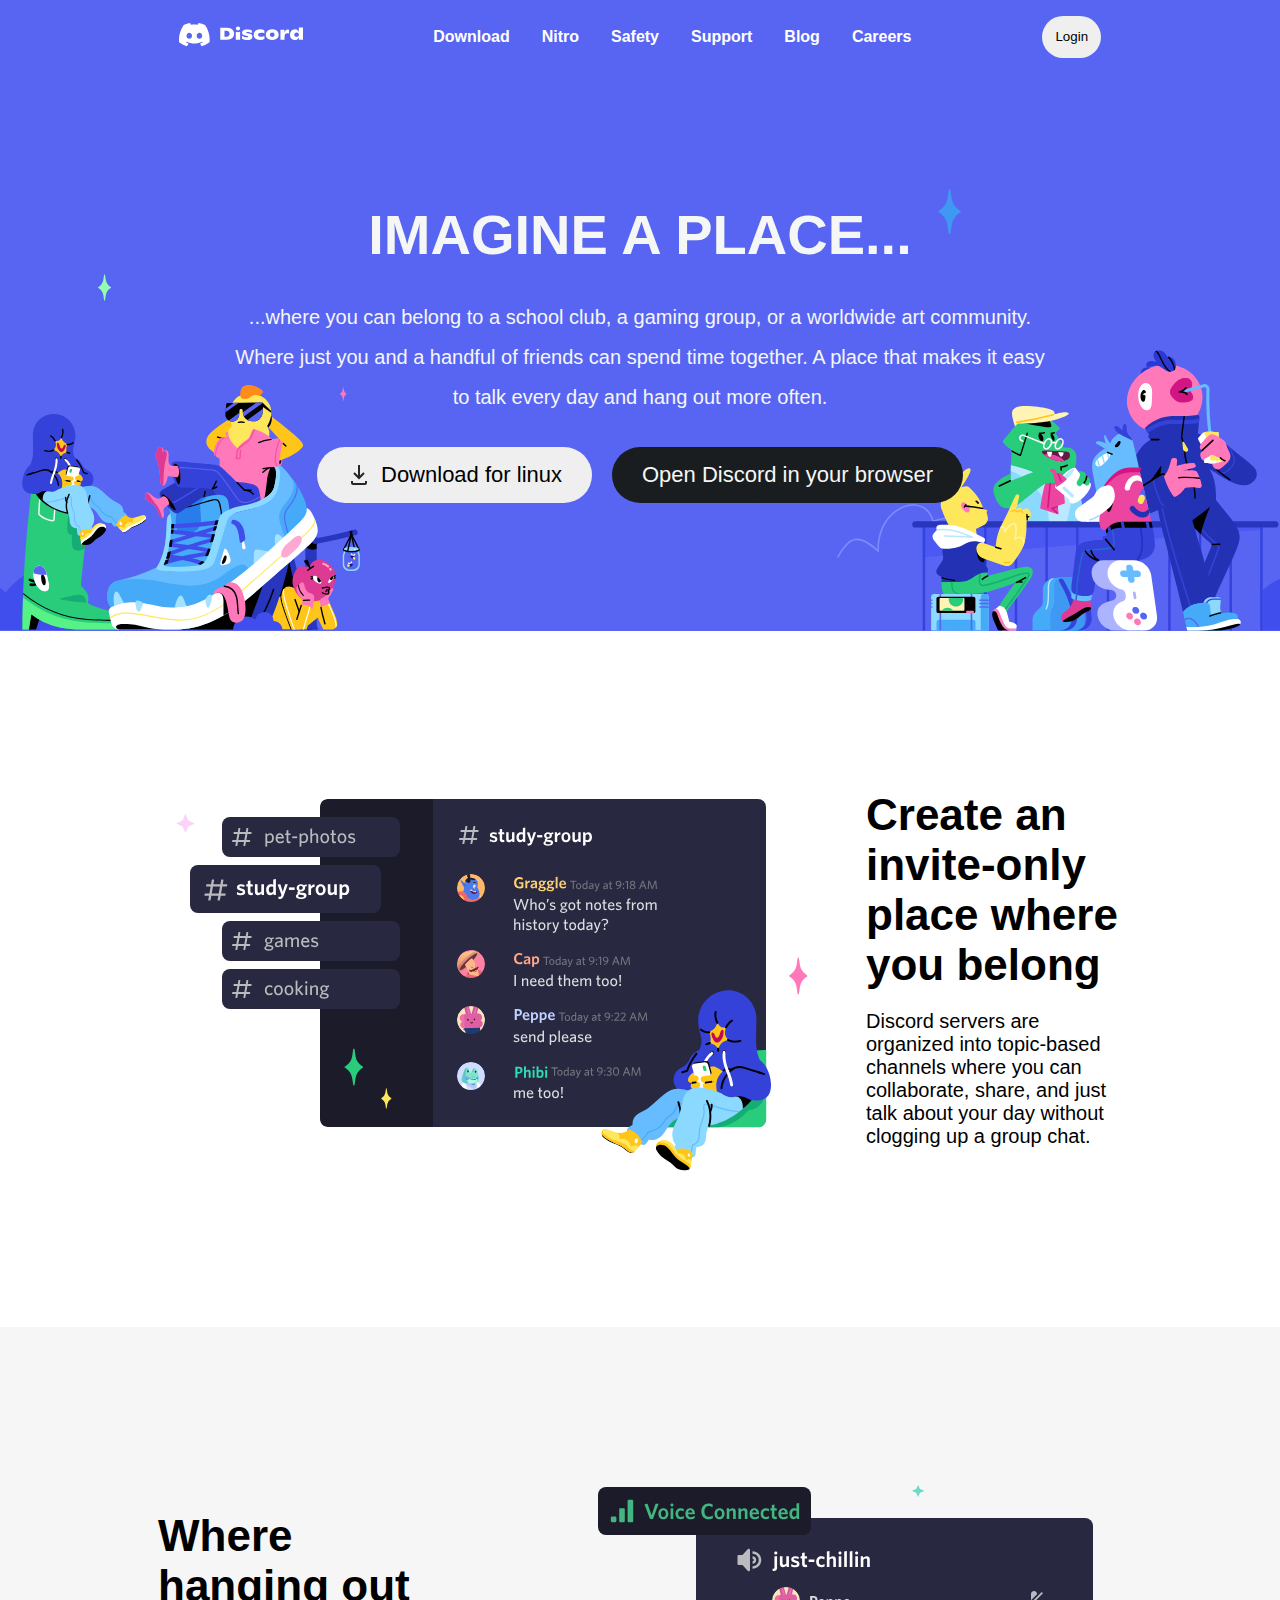
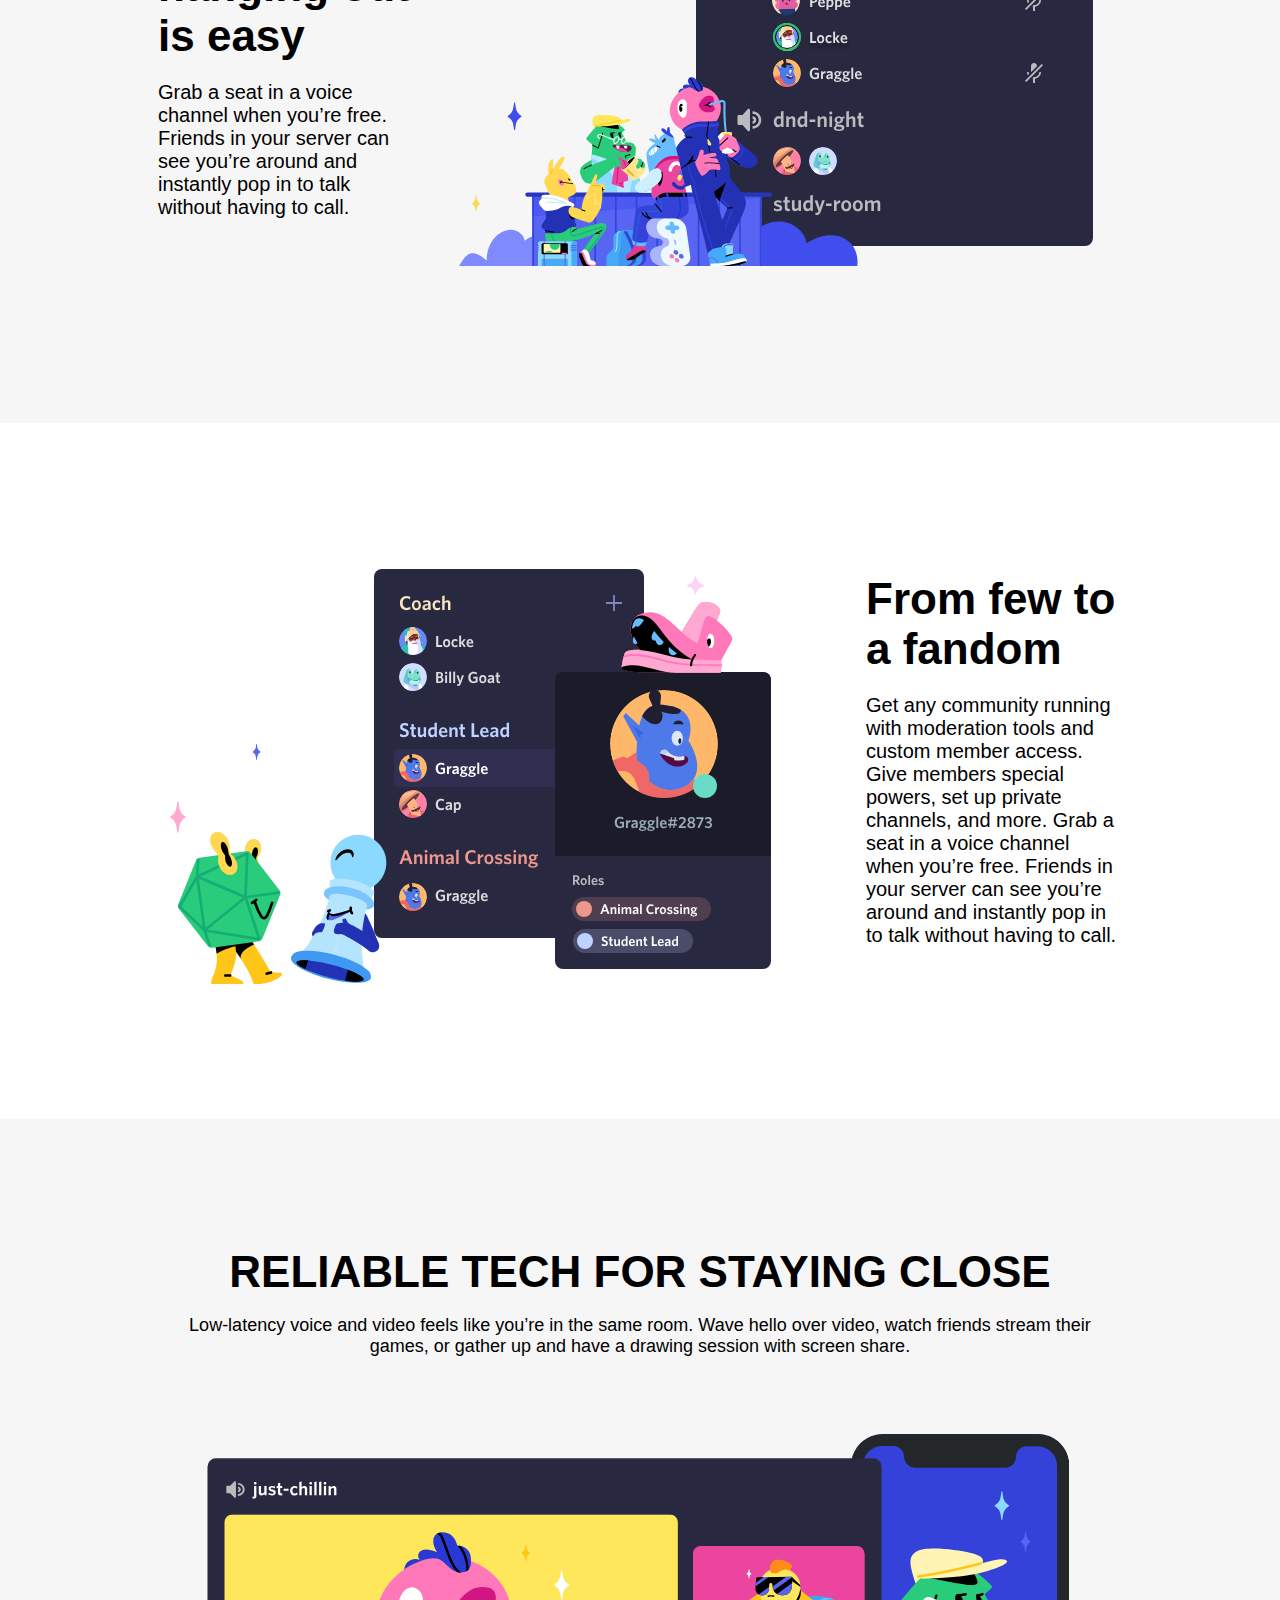
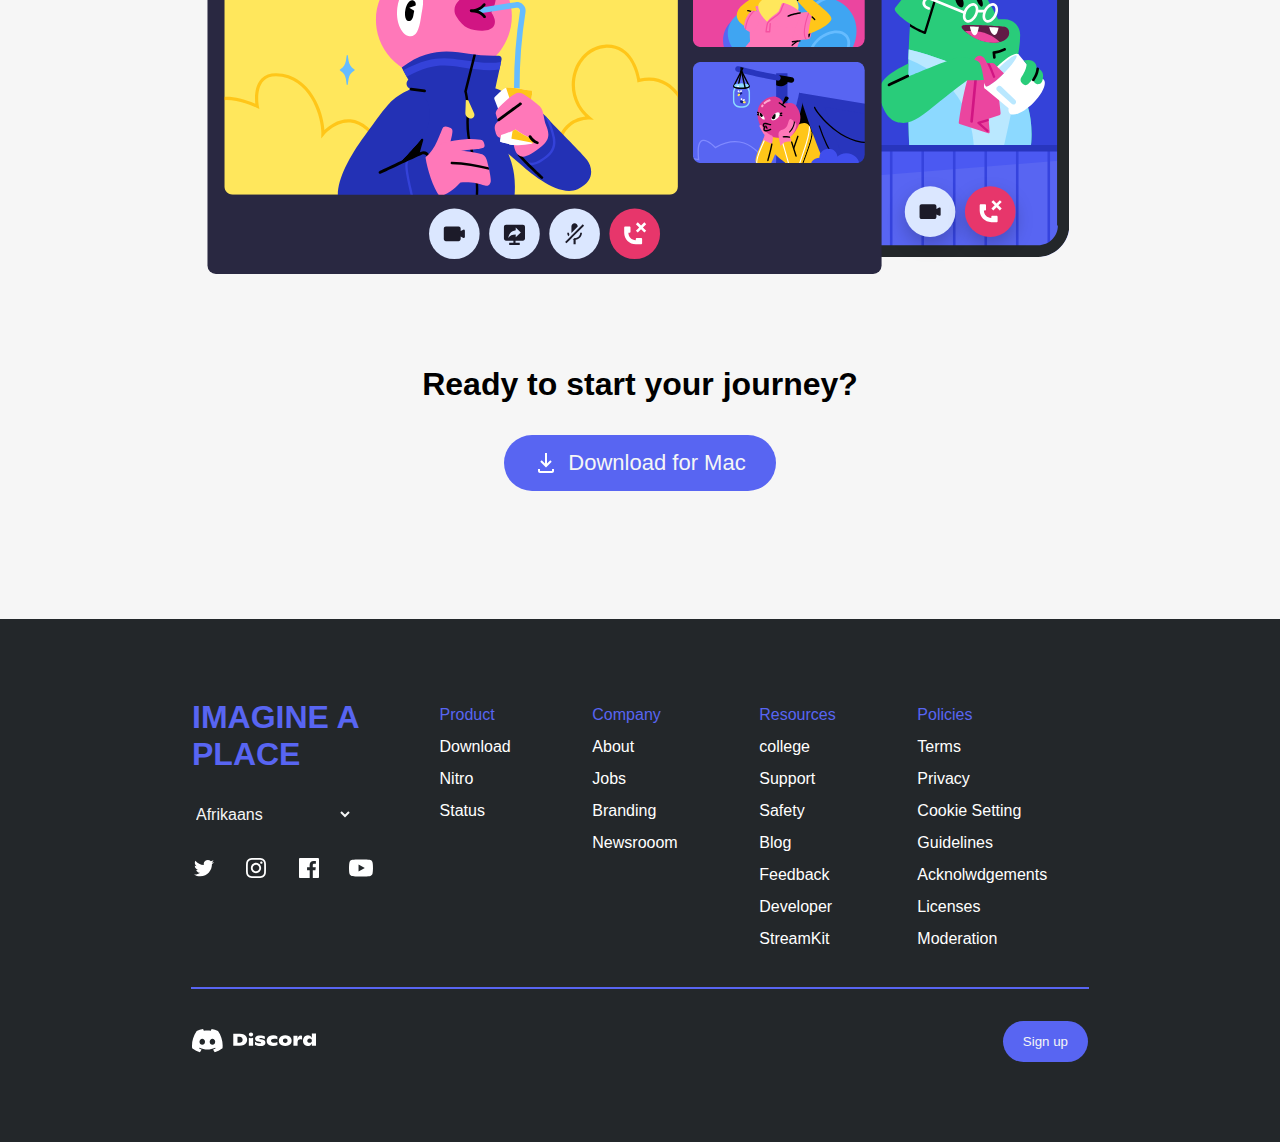
==== commit f20aca16: "landing page is completed(only few minor modifications are left)" ====
--- a/index.html
+++ b/index.html
@@ -108,19 +108,28 @@
     
     <section class="sec-five">
         
-        <div>
-            <h2>RELIABLE TECH FOR STAYING CLOSE
-            </h2>
-            <p>Low-latency voice and video feels like you’re in the same room. Wave hello over video, watch friends stream their games, or gather up and have a drawing session with screen share.</p>
-        </div>
-        <div>
+        <div class="section-five-container">
+            <div class="para">
+                <h2>
+                    RELIABLE TECH FOR STAYING CLOSE
+                </h2>
+                
+                <p>
+                    Low-latency voice and video feels like you’re in the same room. 
+                    Wave hello over video, watch friends stream their <br> games, 
+                    or gather up and have a drawing session with screen share.
+                </p>
+            </div>
+            
             <img src="./svgs/sec-five.svg" alt="">
-        </div>
-        <div>
-            <h4>Ready to start your journey?</h4>
-            <button>Download for Linux</button>
-        </div>
-     </section>
+    
+            <div class="section-five-download">
+                <h3>Ready to start your journey?</h3>
+                <button> <img src="./svgs/svgexport-8.svg"> Download for Mac</button>
+            </div>
+        </div>
+
+    </section>
 
      <footer>
          <div class="footer-up">
--- a/styles/style.css
+++ b/styles/style.css
@@ -214,7 +214,6 @@
   -webkit-box-align: center;
       -ms-flex-align: center;
           align-items: center;
-  background-color: #f6f6f6;
 }
 
 .sec-four .section-four-container {
@@ -244,6 +243,95 @@
 .sec-four .section-four-container .para p {
   font-size: 20px;
   font-weight: 300;
+}
+
+.sec-five {
+  display: -webkit-box;
+  display: -ms-flexbox;
+  display: flex;
+  -webkit-box-pack: center;
+      -ms-flex-pack: center;
+          justify-content: center;
+  -webkit-box-align: center;
+      -ms-flex-align: center;
+          align-items: center;
+  background-color: #f6f6f6;
+}
+
+.sec-five .section-five-container {
+  display: -webkit-box;
+  display: -ms-flexbox;
+  display: flex;
+  -webkit-box-orient: vertical;
+  -webkit-box-direction: normal;
+      -ms-flex-direction: column;
+          flex-direction: column;
+  -webkit-box-pack: center;
+      -ms-flex-pack: center;
+          justify-content: center;
+  -webkit-box-align: center;
+      -ms-flex-align: center;
+          align-items: center;
+  width: 80%;
+  padding: 8em 0;
+}
+
+.sec-five .section-five-container .para {
+  text-align: center;
+}
+
+.sec-five .section-five-container .para h2 {
+  font-weight: bolder;
+  font-size: 44px;
+  margin: 0;
+}
+
+.sec-five .section-five-container .para p {
+  font-size: 18px;
+  font-weight: 300;
+}
+
+.sec-five .section-five-container img {
+  width: 90%;
+}
+
+.sec-five .section-five-container .section-five-download {
+  display: -webkit-box;
+  display: -ms-flexbox;
+  display: flex;
+  -webkit-box-orient: vertical;
+  -webkit-box-direction: normal;
+      -ms-flex-direction: column;
+          flex-direction: column;
+  -webkit-box-align: center;
+      -ms-flex-align: center;
+          align-items: center;
+}
+
+.sec-five .section-five-container .section-five-download h3 {
+  font-size: 32px;
+}
+
+.sec-five .section-five-container .section-five-download button {
+  padding: 15px 30px;
+  font-size: 22px;
+  border-radius: 2em;
+  border: none;
+  color: #F5F6F6;
+  background-color: #5865f2;
+  display: -webkit-box;
+  display: -ms-flexbox;
+  display: flex;
+  width: -webkit-fit-content;
+  width: -moz-fit-content;
+  width: fit-content;
+}
+
+.sec-five .section-five-container .section-five-download button img {
+  width: -webkit-fit-content;
+  width: -moz-fit-content;
+  width: fit-content;
+  margin-right: 10px;
 }
 
 footer {
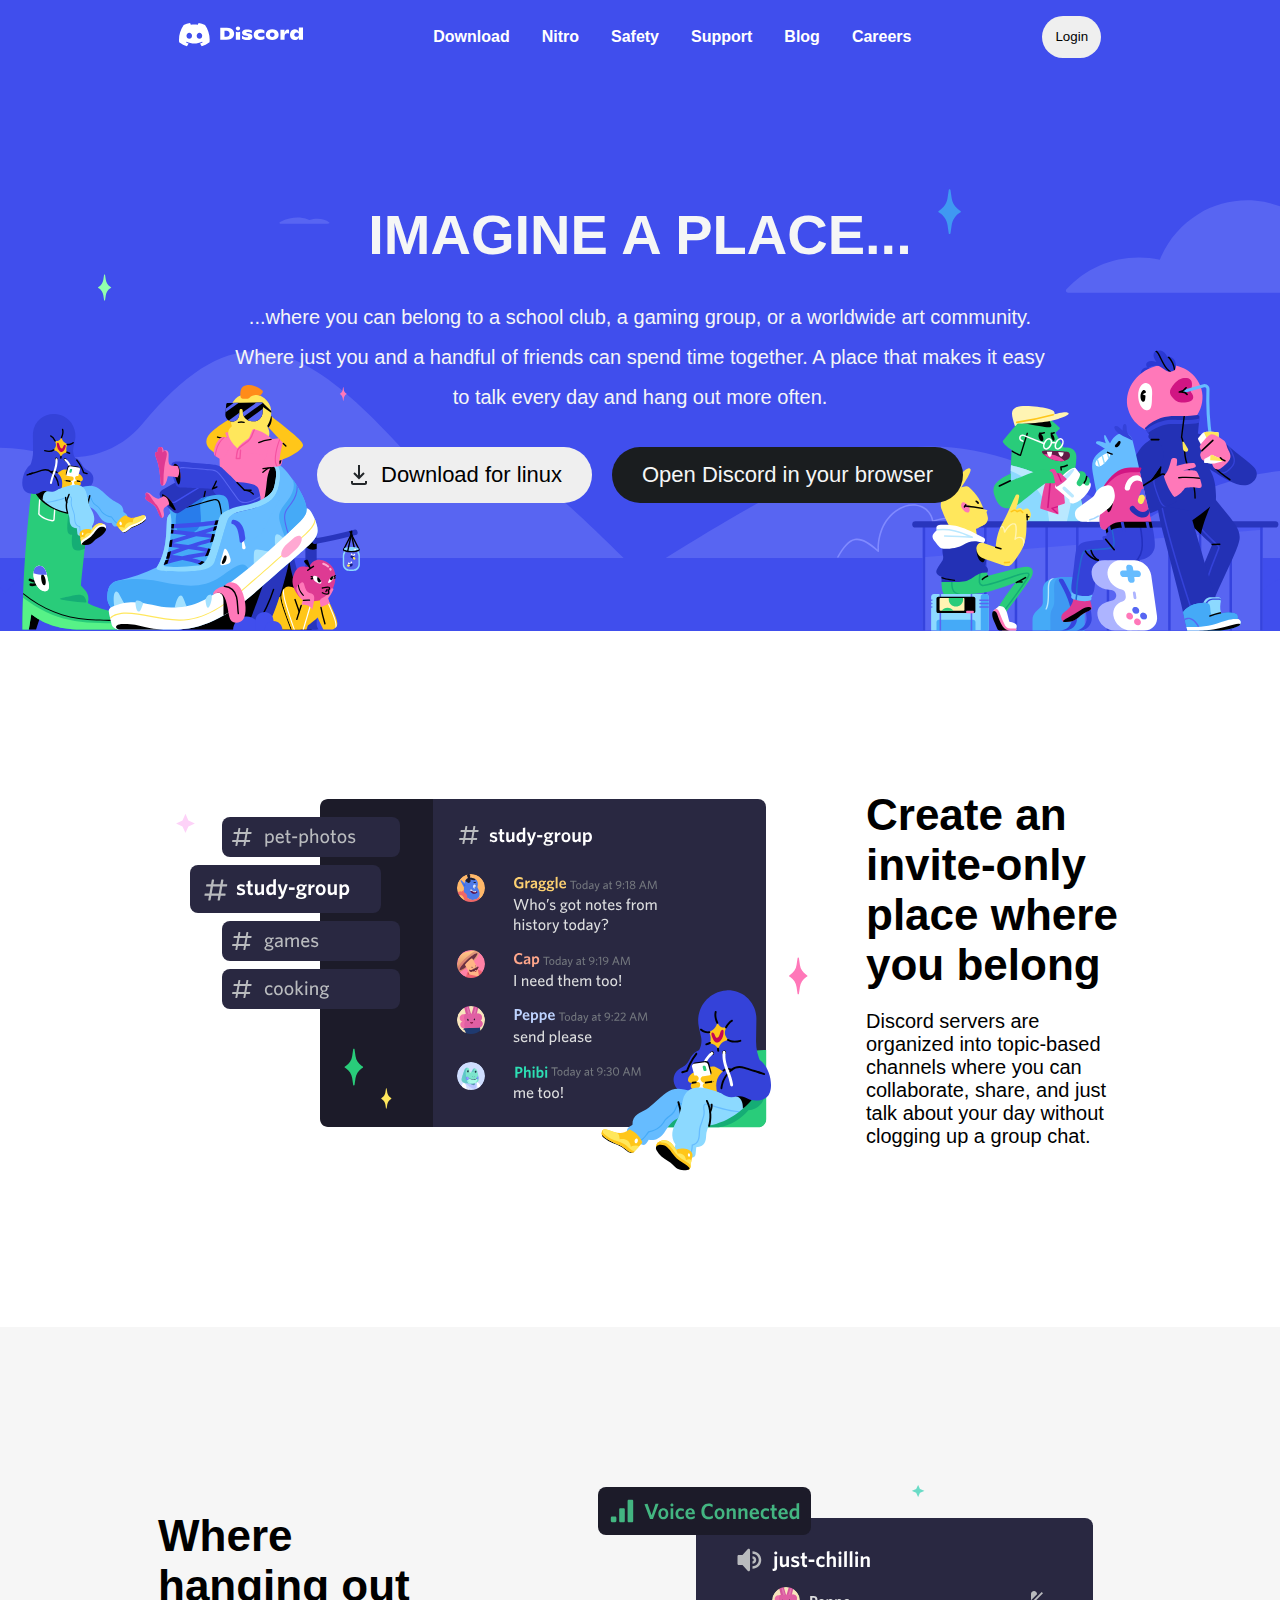
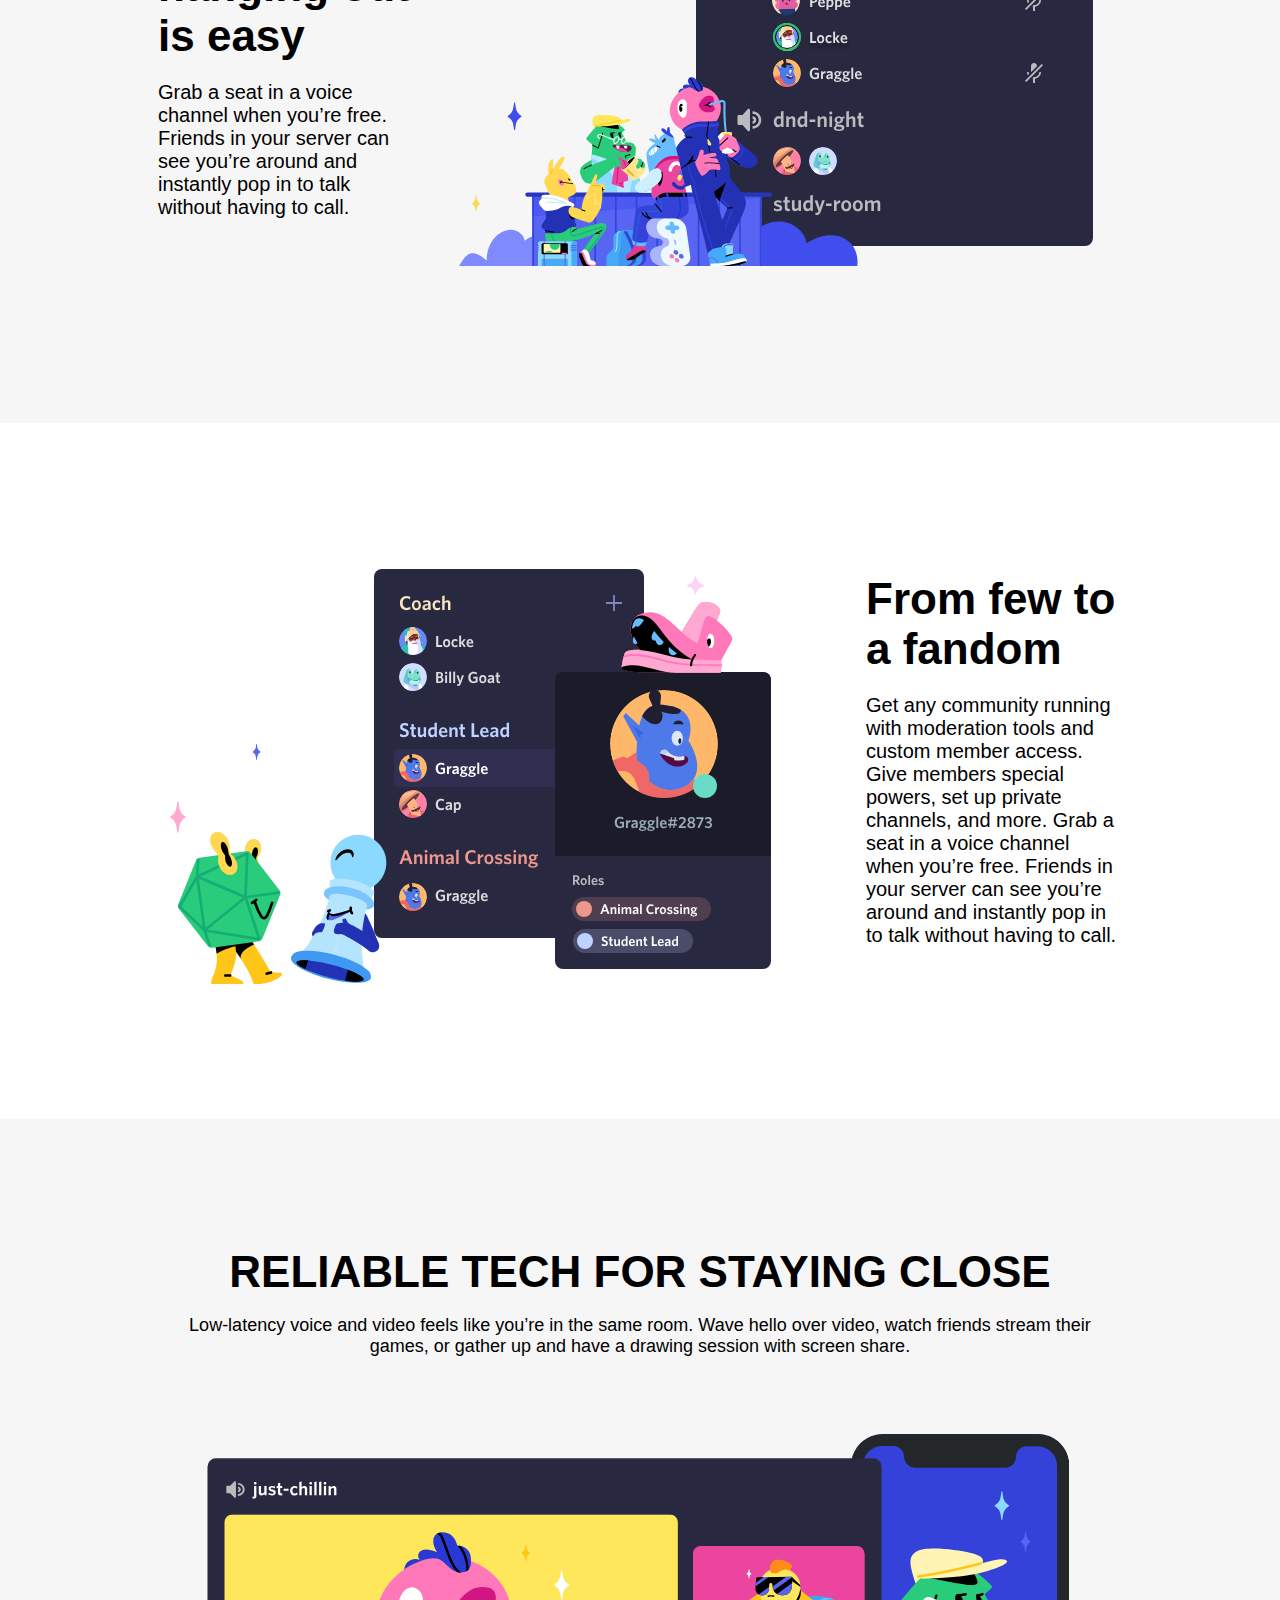
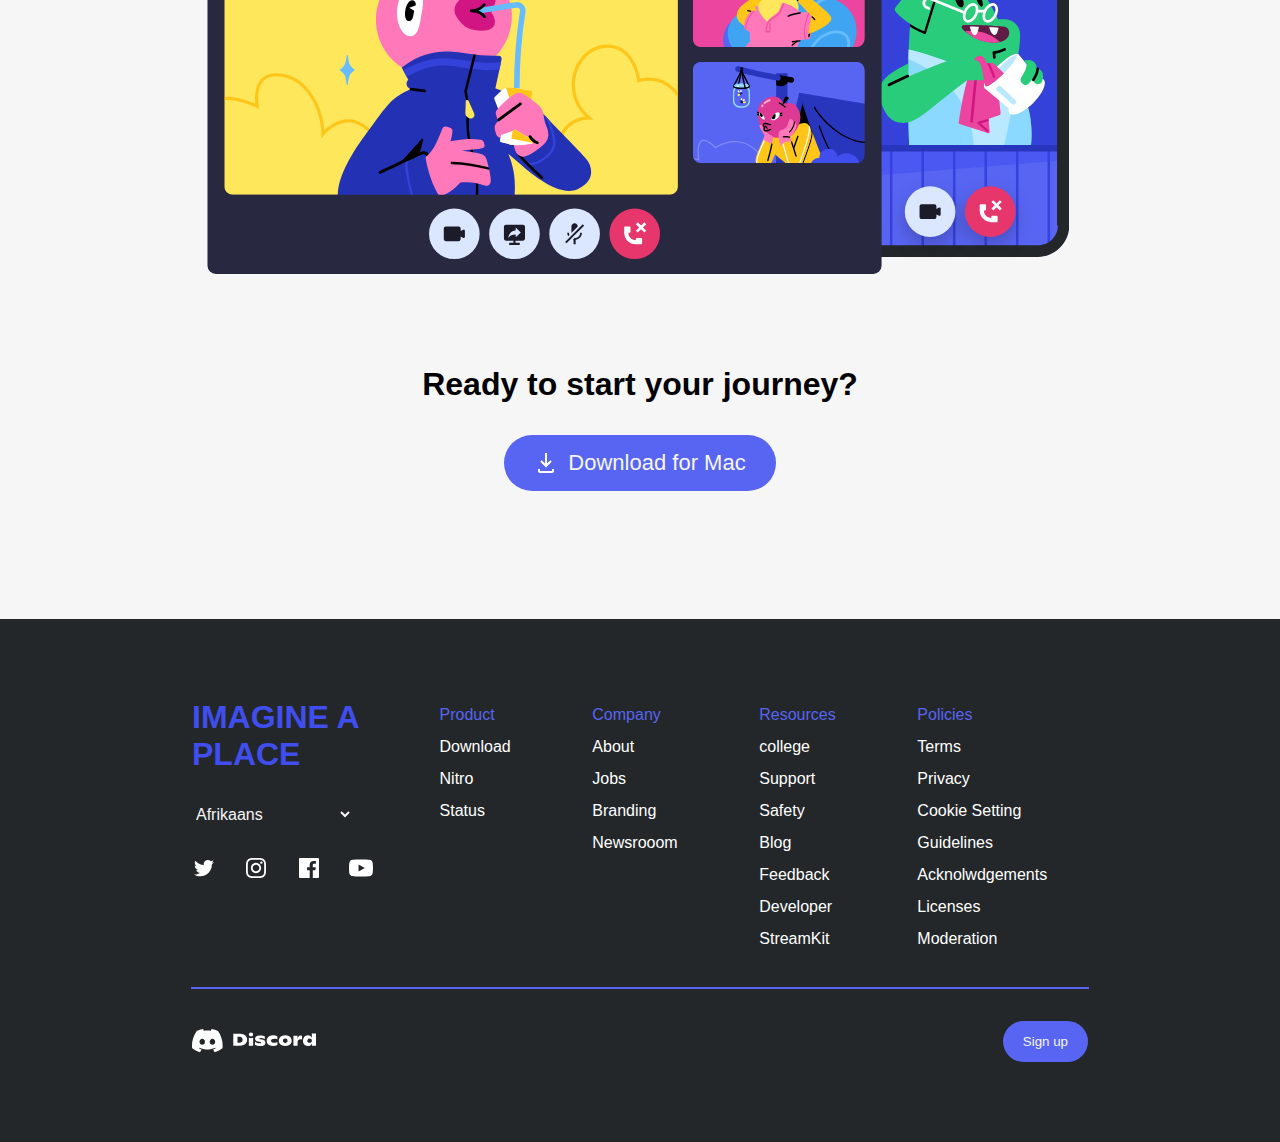
==== commit 10764913: "login button linked to dashboard" ====
--- a/index.html
+++ b/index.html
@@ -26,7 +26,7 @@
             </div>
 
             <div>
-                <button class="login-btn">Login</button>
+                <button class="login-btn" onclick="window.location.href = 'dashbord.html'">Login</button>
             </div>
 
         </nav>
--- a/styles/style.css
+++ b/styles/style.css
@@ -8,7 +8,7 @@
 .sec-one {
   width: 100%;
   color: #F5F6F6;
-  background-color: #5865f2;
+  background-color: #404eed;
   display: -webkit-box;
   display: -ms-flexbox;
   display: flex;
@@ -57,6 +57,7 @@
   padding: 1em;
   border-radius: 2em;
   border: none;
+  cursor: pointer;
 }
 
 .sec-one .main-intro {
@@ -373,7 +374,7 @@
   margin: 0;
   font-weight: bolder;
   font-size: 32px;
-  color: #5865f2;
+  color: #404eed;
 }
 
 footer .footer-up .footer-left select {
